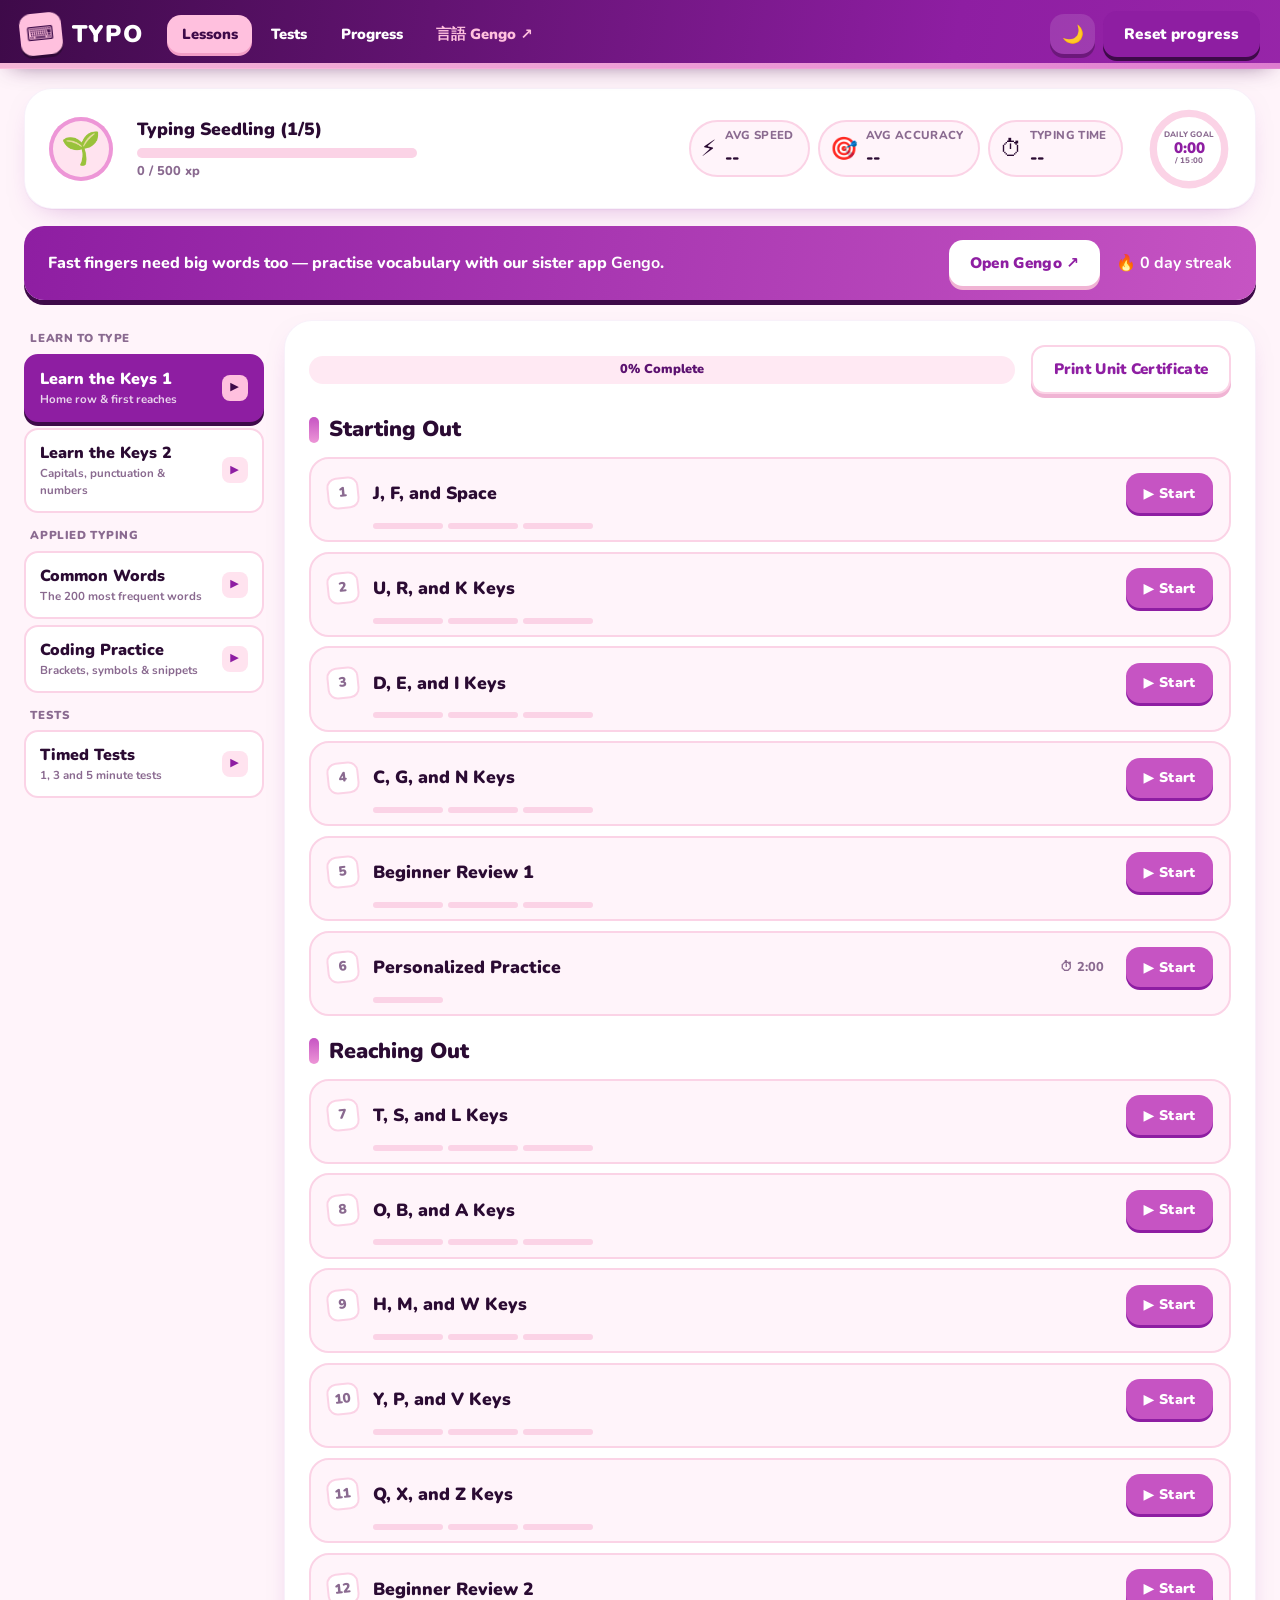
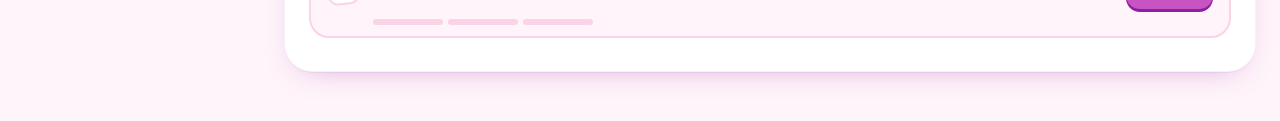
==== index.html @ 49ca8eb0 "TYPO typing tutor: typing.com-style lessons in Gengo's UI" ====
<!DOCTYPE html>
<html lang="en">
<head>
<meta charset="UTF-8">
<meta name="viewport" content="width=device-width, initial-scale=1.0">
<title>TYPO — Typing Lessons</title>
<link rel="preconnect" href="https://fonts.googleapis.com">
<link href="https://fonts.googleapis.com/css2?family=Nunito:wght@400;600;700;800&display=swap" rel="stylesheet">
<link rel="stylesheet" href="style.css">
</head>
<body>
<header class="topnav">
  <a class="brand" href="index.html"><span class="brand-mark">⌨</span>TYPO</a>
  <nav class="nav-links">
    <a style="--n:1" href="index.html" class="active">Lessons</a>
    <a style="--n:2" href="lesson.html?id=test-1">Tests</a>
    <a style="--n:3" href="#" id="nav-progress">Progress</a>
    <a style="--n:4" href="https://praneet-admin.github.io/gengo/" class="nav-gengo" title="Learn vocabulary with Gengo">言語 Gengo ↗</a>
  </nav>
  <div class="nav-right">
    <button class="btn btn-ghost" id="theme-toggle" title="Toggle dark mode">🌙</button>
    <button class="btn btn-primary" id="reset-progress">Reset progress</button>
  </div>
</header>

<section class="profile-bar">
  <div class="avatar" id="avatar">🌱</div>
  <div class="profile-level">
    <div class="level-name" id="level-name">Typing Seedling (1/5)</div>
    <div class="xp-bar"><div class="xp-fill" id="xp-fill"></div></div>
    <div class="xp-text" id="xp-text">0 / 500 xp</div>
  </div>
  <div class="stats">
    <div class="stat"><span class="stat-ico">⚡</span><div><small>Avg Speed</small><b id="stat-wpm">--</b></div></div>
    <div class="stat"><span class="stat-ico">🎯</span><div><small>Avg Accuracy</small><b id="stat-acc">--</b></div></div>
    <div class="stat"><span class="stat-ico">⏱</span><div><small>Typing Time</small><b id="stat-time">--</b></div></div>
  </div>
  <div class="daily-goal">
    <svg viewBox="0 0 80 80"><circle cx="40" cy="40" r="34"/><circle id="goal-ring" cx="40" cy="40" r="34"/></svg>
    <div class="goal-text"><small>DAILY GOAL</small><b id="goal-time">00:00</b><small>/ 15:00</small></div>
  </div>
</section>

<div class="banner" id="banner">
  <span>Fast fingers need big words too — practise vocabulary with our sister app <b>Gengo</b>.</span>
  <a class="btn btn-banner" href="https://praneet-admin.github.io/gengo/">Open Gengo ↗</a>
  <b id="streak">🔥 0 day streak</b>
</div>

<main class="layout">
  <aside class="sidebar" id="sidebar"></aside>
  <section class="content">
    <div class="course-card">
      <div class="course-head">
        <div class="course-progress"><div class="course-progress-fill" id="course-fill"></div><span id="course-pct">0% Complete</span></div>
        <button class="btn btn-light" id="cert-btn">Print Unit Certificate</button>
      </div>
      <div id="units"></div>
    </div>
  </section>
</main>

<div class="modal" id="progress-modal" hidden>
  <div class="modal-box">
    <h2>Your Progress</h2>
    <div id="progress-body"></div>
    <button class="btn btn-primary" id="close-progress">Close</button>
  </div>
</div>

<script src="data.js"></script>
<script src="progress.js"></script>
<script src="effects.js"></script>
<script src="app.js"></script>
</body>
</html>
---- style.css ----
/* TYPO — Gengo-style UI in the Color Hunt palette 8E1EA2 · C654C3 · ED96D7 · FFC0DE */
:root {
  --brand-900: #3e0a49; --brand-800: #5c1270; --brand-700: #8E1EA2; --brand-600: #a833b5; --brand-500: #C654C3;
  --brand-300: #ED96D7; --brand-100: #FFC0DE; --brand-050: #ffe3ef;
  --accent-500: #FFC0DE; --accent-600: #f29ec6;
  --mint-500: #2fe3a5; --mint-100: #d9fbef;
  --danger-500: #ff4f86; --danger-600: #c9245a; --danger-100: #ffe1ec;
  --bg-050: #fff4fa; --bg-100: #ffe9f3; --bg-200: #fbd3e6; --bg-300: #f0b4d4;
  --ink-900: #2b0b33; --ink-700: #5a3a62; --ink-500: #8a6a90; --ink-300: #c9aed0;
  --card: #fff; --radius-xl: 28px; --radius-lg: 20px; --radius-md: 14px; --radius-sm: 10px; --pill: 999px;
  --shadow-card: 0 1px 0 rgba(142,30,162,.05), 0 10px 30px -18px rgba(142,30,162,.5);
  --font: "Nunito", ui-rounded, "Avenir Next Rounded", "Segoe UI", system-ui, sans-serif;
  --ease: cubic-bezier(.2,.8,.2,1); --bounce: cubic-bezier(.34,1.56,.64,1); --speed: 160ms;
}
:root[data-theme="dark"] {
  --bg-050: #1d0f24; --bg-100: #26142f; --bg-200: #3b2147; --bg-300: #52305f; --card: #2b1634;
  --ink-900: #fbe9f5; --ink-700: #e5c6dc; --ink-500: #c7a4cf; --ink-300: #7a5a84;
  --brand-050: #3b2147; --brand-100: #52305f; --danger-100: #4a1a2d; --mint-100: #163a2f;
  --shadow-card: 0 10px 30px -18px rgba(0,0,0,.7);
}
*, *::before, *::after { box-sizing: border-box; }
html, body { margin: 0; }
body { font-family: var(--font); font-size: 16px; line-height: 1.5; color: var(--ink-900); background: var(--bg-050); min-height: 100vh; overflow-x: hidden; }
a { color: inherit; text-decoration: none; }
button { font: inherit; cursor: pointer; }
small { color: var(--ink-500); font-size: .72rem; font-weight: 800; letter-spacing: .03em; text-transform: uppercase; }
:focus-visible { outline: none; box-shadow: 0 0 0 3px var(--bg-050), 0 0 0 6px var(--brand-600); border-radius: var(--radius-sm); }

/* Background floaters + blobs */
.floaters { position: fixed; inset: 0; z-index: 0; pointer-events: none; overflow: hidden; }
.floater { position: absolute; left: var(--x); bottom: -12vh; font-size: var(--size); font-weight: 900; opacity: 0; animation: float-up var(--d) linear var(--delay) infinite; line-height: 1; will-change: transform, opacity; }
.floater.is-ring { width: var(--size); height: var(--size); border: 4px solid currentColor; border-radius: 50%; }
.floater.is-dot { width: calc(var(--size) * .45); height: calc(var(--size) * .45); background: currentColor; border-radius: 50%; }
.floater.is-key { width: var(--size); height: var(--size); border-radius: 22%; border: 4px solid currentColor; display: grid; place-items: center; font-size: calc(var(--size) * .5); }
@keyframes float-up { 0% { transform: translate(0,0) rotate(0); opacity: 0; } 8% { opacity: .4; } 92% { opacity: .32; } 100% { transform: translate(var(--drift), -120vh) rotate(var(--spin)); opacity: 0; } }
.topnav, .profile-bar, .banner, .layout, .player, .modal { position: relative; z-index: 1; }

/* Buttons — Gengo 3D depth */
.btn { --depth: 4px; --edge: var(--brand-900); display: inline-flex; align-items: center; justify-content: center; gap: .5rem; border: 0; border-radius: var(--radius-md); padding: .7rem 1.3rem; min-height: 46px; font-weight: 900; font-size: .95rem; letter-spacing: .02em; white-space: nowrap; background: var(--brand-700); color: #fff; box-shadow: 0 var(--depth) 0 var(--edge); transform: translateY(0); transition: transform 80ms ease, box-shadow 80ms ease, background var(--speed) var(--ease), filter var(--speed) var(--ease); }
.btn:hover { filter: brightness(1.06); }
.btn:active { transform: translateY(var(--depth)); box-shadow: 0 0 0 var(--edge); }
.btn-primary { background: var(--brand-700); --edge: var(--brand-900); }
.btn-light { background: var(--card); color: var(--brand-700); --edge: var(--bg-300); border: 2px solid var(--bg-200); }
.btn-ghost { background: rgba(255,255,255,.12); color: #fff; --edge: rgba(0,0,0,.25); min-height: 40px; padding: .4rem .7rem; font-size: 1.1rem; }
.btn-gengo { background: var(--accent-500); color: var(--brand-900); --edge: var(--accent-600); }
.btn-banner { background: var(--card); color: var(--brand-700); --edge: var(--bg-300); }
.btn-start { background: var(--brand-500); color: #fff; --edge: var(--brand-700); min-height: 40px; padding: .45rem 1.1rem; font-size: .88rem; --depth: 3px; }
.btn-start.done { background: var(--brand-100); color: var(--brand-800); --edge: var(--bg-300); }
.btn-start:hover { animation: wiggle 400ms var(--ease); }

/* Header */
.topnav { position: sticky; top: 0; z-index: 20; display: flex; align-items: center; gap: 1.5rem; padding: .7rem 1.25rem; color: #fff; background: linear-gradient(100deg, var(--brand-900), var(--brand-700), var(--brand-600), var(--brand-800), var(--brand-900)); background-size: 300% 100%; animation: header-in 600ms var(--bounce) both, gradient-flow 14s ease-in-out infinite; box-shadow: 0 6px 24px -12px rgba(62,10,73,.8); }
.topnav::after { content: ""; position: absolute; left: 0; right: 0; bottom: -1px; height: 6px; background: linear-gradient(90deg, var(--brand-100), var(--brand-300), var(--brand-500), var(--mint-500), var(--brand-100)); background-size: 300% 100%; animation: gradient-flow 8s linear infinite; opacity: .95; }
.brand { font-weight: 900; font-size: 1.5rem; letter-spacing: .06em; display: flex; align-items: center; gap: .6rem; }
.brand-mark { width: 42px; height: 42px; display: grid; place-items: center; background: var(--accent-500); color: var(--brand-900); border-radius: 12px; font-size: 1.2rem; filter: drop-shadow(0 3px 0 rgba(0,0,0,.3)); animation: float 4s ease-in-out infinite; transform: rotate(-6deg); }
.nav-links { display: flex; gap: .3rem; font-weight: 900; font-size: .92rem; }
.nav-links a { padding: .5rem .9rem; border-radius: var(--radius-md); transition: background var(--speed) var(--ease), transform var(--speed) var(--ease); animation: rise 500ms var(--bounce) both; animation-delay: calc(var(--n,0) * 60ms + 150ms); }
.nav-links a:hover { background: rgba(255,255,255,.12); transform: translateY(-1px); }
.nav-links a.active { background: var(--accent-500); color: var(--brand-900); box-shadow: 0 3px 0 var(--accent-600); }
.nav-gengo { color: var(--brand-100); }
.nav-right { margin-left: auto; display: flex; gap: .5rem; align-items: center; }
.lesson-title-bar { display: flex; flex-direction: column; line-height: 1.2; }
.lesson-title-bar small { color: rgba(255,255,255,.75); }
.lesson-title-bar b { font-size: 1.05rem; font-weight: 900; }

/* Profile bar */
.profile-bar { display: grid; grid-template-columns: auto 1fr auto auto; gap: 1.5rem; align-items: center; margin: 1.25rem 1.5rem 0; padding: 1.1rem 1.5rem; background: var(--card); border-radius: var(--radius-xl); box-shadow: var(--shadow-card); border: 1px solid rgba(142,30,162,.06); animation: pop-in 320ms var(--bounce) both; animation-delay: 100ms; }
.avatar { width: 64px; height: 64px; border-radius: 50%; background: var(--brand-050); display: grid; place-items: center; font-size: 2rem; box-shadow: inset 0 0 0 4px var(--brand-300); animation: float 3s ease-in-out infinite; }
.level-name { font-weight: 900; font-size: 1.1rem; }
.xp-bar { height: 10px; background: var(--bg-200); border-radius: 99px; margin: .4rem 0 .25rem; max-width: 280px; overflow: hidden; }
.xp-fill { height: 100%; width: 0; background: linear-gradient(90deg, var(--brand-700), var(--brand-500)); border-radius: 99px; transition: width 600ms var(--ease); position: relative; }
.xp-fill::after { content: ""; position: absolute; inset: 0; background: linear-gradient(90deg, transparent, rgba(255,255,255,.45), transparent); animation: shimmer 2.2s linear infinite; }
.xp-text { font-size: .8rem; font-weight: 800; color: var(--ink-500); }
.stats { display: flex; gap: .5rem; }
.stat { display: flex; gap: .5rem; align-items: center; padding: .35rem .9rem .35rem .6rem; border-radius: var(--pill); background: var(--bg-050); border: 2px solid var(--bg-200); }
.stat-ico { font-size: 1.4rem; }
.stat small { display: block; }
.stat b { font-size: 1.05rem; font-weight: 900; display: block; }
.stat.is-bump b { animation: bump 500ms var(--bounce); }
.daily-goal { position: relative; width: 84px; height: 84px; }
.daily-goal svg { width: 100%; height: 100%; transform: rotate(-90deg); }
.daily-goal circle { fill: none; stroke: var(--bg-200); stroke-width: 7; }
.daily-goal #goal-ring { stroke: var(--brand-500); stroke-dasharray: 213.6; stroke-dashoffset: 213.6; stroke-linecap: round; transition: stroke-dashoffset 800ms var(--ease); }
.goal-text { position: absolute; inset: 0; display: flex; flex-direction: column; align-items: center; justify-content: center; line-height: 1.1; }
.goal-text small { font-size: .5rem; }
.goal-text b { font-size: .95rem; font-weight: 900; color: var(--brand-700); }

/* Banner */
.banner { margin: 1rem 1.5rem 0; padding: .9rem 1.5rem; background: linear-gradient(100deg, var(--brand-700), var(--brand-500)); color: #fff; border-radius: var(--radius-lg); display: flex; align-items: center; gap: 1rem; font-weight: 800; box-shadow: 0 5px 0 var(--brand-900); animation: fade-up 300ms var(--ease) both; animation-delay: 180ms; }
.banner .btn { margin-left: auto; }

/* Layout */
.layout { display: grid; grid-template-columns: 240px 1fr; gap: 1.25rem; padding: 1.25rem 1.5rem 3rem; }
.sidebar h4 { margin: .6rem 0 .4rem .4rem; font-size: .72rem; color: var(--ink-500); font-weight: 900; text-transform: uppercase; letter-spacing: .05em; }
.side-group { display: grid; gap: .4rem; margin-bottom: .9rem; }
.side-item { display: flex; align-items: center; gap: .6rem; width: 100%; text-align: left; padding: .7rem .9rem; min-height: 52px; background: var(--card); border: 2px solid var(--bg-200); border-radius: var(--radius-md); color: var(--ink-900); font-weight: 900; transition: background var(--speed) var(--ease), transform var(--speed) var(--ease), border-color var(--speed) var(--ease); animation: rise 500ms var(--bounce) both; animation-delay: calc(var(--n,0) * 60ms + 200ms); }
.side-item:hover { transform: translateX(3px); border-color: var(--brand-300); }
.side-item small { display: block; font-weight: 700; text-transform: none; letter-spacing: 0; }
.side-item .chev { margin-left: auto; width: 26px; height: 26px; border-radius: 8px; background: var(--brand-050); color: var(--brand-700); display: grid; place-items: center; font-size: .7rem; flex-shrink: 0; }
.side-item.active { background: var(--brand-700); color: #fff; border-color: var(--brand-700); box-shadow: 0 4px 0 var(--brand-900); }
.side-item.active small { color: rgba(255,255,255,.8); } .side-item.active .chev { background: var(--accent-500); color: var(--brand-900); }

.course-card { background: var(--card); border-radius: var(--radius-xl); padding: 1.5rem; box-shadow: var(--shadow-card); border: 1px solid rgba(142,30,162,.06); animation: pop-in 320ms var(--bounce) both; animation-delay: 220ms; }
.course-head { display: flex; align-items: center; gap: 1rem; margin-bottom: .5rem; }
.course-progress { flex: 1; position: relative; height: 28px; background: var(--bg-100); border-radius: var(--pill); overflow: hidden; display: grid; place-items: center; font-size: .8rem; font-weight: 900; color: var(--brand-800); }
.course-progress-fill { position: absolute; left: 0; top: 0; bottom: 0; width: 0; background: var(--brand-300); border-radius: inherit; transition: width 600ms var(--ease); }
.course-progress span { position: relative; }
.unit-title { font-size: 1.35rem; font-weight: 900; margin: 1.2rem 0 .7rem; display: flex; align-items: center; gap: .6rem; }
.unit-title::before { content: ""; width: 10px; height: 26px; border-radius: 6px; background: linear-gradient(var(--brand-500), var(--brand-300)); }
.lesson-row { background: var(--bg-050); border: 2px solid var(--bg-200); border-radius: var(--radius-lg); padding: .9rem 1rem .7rem; margin-bottom: .6rem; transition: transform var(--speed) var(--ease), border-color var(--speed) var(--ease), box-shadow var(--speed) var(--ease); animation: fade-up 260ms var(--ease) both; animation-delay: calc(var(--n,0) * 40ms + 250ms); }
.lesson-row:hover { transform: translateY(-2px); border-color: var(--brand-300); box-shadow: 0 10px 24px -16px rgba(142,30,162,.6); }
.lesson-row.done { background: var(--card); }
.lesson-main { display: flex; align-items: center; gap: .9rem; }
.lesson-num { width: 32px; height: 32px; border-radius: 10px; background: var(--card); border: 2px solid var(--bg-200); display: grid; place-items: center; font-size: .85rem; font-weight: 900; color: var(--ink-500); flex-shrink: 0; transform: rotate(-6deg); }
.lesson-row.done .lesson-num { background: var(--mint-500); border-color: var(--mint-500); color: var(--brand-900); }
.lesson-name { font-size: 1.1rem; font-weight: 900; flex: 1; }
.lesson-meta { display: flex; gap: .7rem; color: var(--ink-500); font-size: .8rem; font-weight: 800; margin-right: .5rem; }
.stars { color: var(--brand-500); letter-spacing: .05em; }
.stars .off { color: var(--bg-300); }
.screen-dots { display: flex; gap: .3rem; margin-top: .6rem; padding-left: 2.9rem; }
.screen-dots i { flex: 1; max-width: 70px; height: 6px; border-radius: 9px; background: var(--bg-200); }
.lesson-row.done .screen-dots i { background: var(--brand-300); }

/* Modal / toast / confetti */
.modal { position: fixed; inset: 0; background: rgba(43,11,51,.55); backdrop-filter: blur(3px); display: grid; place-items: center; z-index: 50; padding: 1rem; animation: fade-in 200ms var(--ease); }
.modal[hidden] { display: none; }
.modal-box { background: var(--card); border-radius: var(--radius-xl); padding: 1.75rem 1.9rem; max-width: 540px; width: 100%; box-shadow: 0 8px 0 var(--brand-900), 0 24px 60px -20px rgba(0,0,0,.5); animation: pop-in 320ms var(--bounce); }
.modal-box h2 { margin: 0 0 1rem; font-weight: 900; }
.progress-row { display: flex; justify-content: space-between; padding: .5rem 0; border-bottom: 2px solid var(--bg-100); font-weight: 800; font-size: .9rem; }
.progress-row:last-child { border: 0; }
.toast-layer { position: fixed; left: 50%; bottom: 1.4rem; transform: translateX(-50%); z-index: 60; display: grid; gap: .5rem; pointer-events: none; }
.toast { display: flex; align-items: center; gap: .7rem; padding: .85rem 1.1rem; border-radius: var(--radius-md); background: var(--brand-800); color: #fff; font-weight: 800; box-shadow: 0 6px 0 var(--brand-900), 0 12px 30px -10px rgba(0,0,0,.4); animation: toast-in 300ms var(--bounce); }
.toast.is-leaving { animation: toast-out 220ms var(--ease) forwards; }
.confetti { position: fixed; inset: 0; pointer-events: none; z-index: 70; overflow: hidden; }
.confetti i { position: absolute; top: -20px; left: var(--x); width: var(--s); height: calc(var(--s) * .6); border-radius: 2px; animation: confetti-fall var(--d) ease-in forwards; transform: rotate(0); }
.xp-float { position: fixed; font-weight: 900; color: var(--brand-700); pointer-events: none; z-index: 65; animation: xp-float 1.1s var(--ease) forwards; text-shadow: 0 1px 0 #fff; }

/* Lesson player */
.player { max-width: 980px; margin: 1.5rem auto 3rem; padding: 0 1.5rem; }
.screen-progress { position: relative; height: 26px; border-radius: var(--pill); background: var(--card); border: 2px solid var(--bg-200); overflow: hidden; display: grid; place-items: center; font-size: .75rem; font-weight: 900; color: var(--brand-700); animation: fade-up 260ms var(--ease) both; }
.screen-progress div { position: absolute; left: 0; top: 0; bottom: 0; width: 0; background: var(--brand-100); transition: width 400ms var(--ease); }
.screen-progress span { position: relative; }
.live-stats { display: flex; justify-content: center; gap: .6rem; margin: 1.1rem 0; animation: fade-up 260ms var(--ease) both; animation-delay: 60ms; }
.live-stats div { text-align: center; background: var(--card); border: 2px solid var(--bg-200); border-radius: var(--radius-md); padding: .45rem 1.1rem; min-width: 96px; }
.live-stats b { display: block; font-size: 1.5rem; font-weight: 900; color: var(--brand-700); line-height: 1.2; }
.live-stats b.is-bump { animation: bump 400ms var(--bounce); }
.intro { background: var(--card); border: 2px solid var(--bg-200); border-left: 6px solid var(--brand-500); padding: .85rem 1.1rem; border-radius: var(--radius-md); font-size: .98rem; font-weight: 700; margin-bottom: 1rem; animation: fade-up 260ms var(--ease) both; animation-delay: 100ms; }
.intro:empty { display: none; }
.text-box { position: relative; background: var(--card); border-radius: var(--radius-xl); padding: 1.6rem 2rem; box-shadow: var(--shadow-card); border: 2px solid var(--bg-200); min-height: 120px; outline: none; transition: border-color var(--speed) var(--ease), box-shadow var(--speed) var(--ease); animation: pop-in 320ms var(--bounce) both; animation-delay: 140ms; }
.text-box:focus { border-color: var(--brand-500); box-shadow: 0 0 0 4px var(--brand-050), var(--shadow-card); }
.text-box.is-shake { animation: shake 320ms var(--ease); }
.text-line { font-family: 'Roboto Mono', ui-monospace, monospace; font-size: 1.7rem; line-height: 1.7; word-break: break-word; }
.text-line span { border-radius: 6px; padding: 0 1px; transition: background 120ms var(--ease), color 120ms var(--ease); }
.text-line .ok { color: var(--brand-700); }
.text-line .bad { color: var(--danger-600); background: var(--danger-100); text-decoration: underline wavy; }
.text-line .cur { background: var(--brand-100); color: var(--brand-900); animation: blink 1s infinite; }
.text-line .cur.space { box-shadow: inset 0 -3px 0 var(--brand-700); }
@keyframes blink { 50% { background: var(--brand-300); } }
.focus-hint { position: absolute; inset: 0; display: grid; place-items: center; background: rgba(255,244,250,.8); backdrop-filter: blur(2px); border-radius: var(--radius-xl); font-weight: 900; color: var(--brand-700); font-size: 1.05rem; }
:root[data-theme="dark"] .focus-hint { background: rgba(29,15,36,.8); }
.focus-hint[hidden] { display: none; }

/* Keyboard */
.hands-row { display: flex; align-items: center; justify-content: center; gap: 1rem; margin-top: 1.4rem; animation: slide-up 320ms var(--ease) both; animation-delay: 200ms; }
.hands-row.hidden-kb { display: none; }
.hand { display: flex; flex-direction: column; gap: .3rem; }
.hand span { font-size: .6rem; font-weight: 900; color: var(--ink-500); padding: .25rem .5rem; border-radius: var(--pill); text-align: center; border: 2px solid transparent; transition: all var(--speed) var(--ease); text-transform: uppercase; }
.hand span.on { background: var(--brand-500); color: #fff; box-shadow: 0 3px 0 var(--brand-700); transform: scale(1.08); }
.keyboard { display: flex; flex-direction: column; gap: 6px; background: var(--card); padding: 12px; border-radius: var(--radius-lg); box-shadow: var(--shadow-card); border: 2px solid var(--bg-200); }
.kb-row { display: flex; gap: 6px; justify-content: center; }
.key { width: 44px; height: 44px; border-radius: var(--radius-sm); background: var(--bg-050); border: 2px solid var(--bg-200); box-shadow: 0 3px 0 var(--bg-300); display: grid; place-items: center; font-size: .85rem; font-weight: 900; color: var(--ink-700); position: relative; transition: background 80ms, transform 80ms, box-shadow 80ms; }
.key.wide { width: 70px; font-size: .65rem; } .key.wider { width: 90px; font-size: .65rem; } .key.space { width: 300px; }
.key.home::after { content: ''; position: absolute; bottom: 5px; width: 10px; height: 3px; background: var(--ink-300); border-radius: 2px; }
.key.next { background: var(--brand-500); color: #fff; border-color: var(--brand-700); box-shadow: 0 3px 0 var(--brand-700), 0 0 0 4px var(--brand-050); animation: key-pulse 1.1s ease-in-out infinite; }
.key.pressed { background: var(--mint-500); color: var(--brand-900); transform: translateY(3px); box-shadow: 0 0 0 var(--bg-300); }
.key.wrong { background: var(--danger-500); color: #fff; transform: translateY(3px); box-shadow: 0 0 0 var(--danger-600); }
@keyframes key-pulse { 0%,100% { transform: scale(1); } 50% { transform: scale(1.08); } }
.player-actions { display: flex; align-items: center; gap: 1.2rem; justify-content: center; margin-top: 1.2rem; font-weight: 800; font-size: .9rem; animation: fade-up 260ms var(--ease) both; animation-delay: 260ms; }
.toggle { display: flex; align-items: center; gap: .4rem; cursor: pointer; }
.toggle input { accent-color: var(--brand-700); width: 18px; height: 18px; }

/* Results */
.result { text-align: center; }
.result-stars { font-size: 3.2rem; color: var(--brand-500); line-height: 1; display: inline-block; }
.result-stars .off { color: var(--bg-300); }
.result-stars.is-celebrating { animation: celebrate 700ms var(--bounce); }
.result-grid { display: grid; grid-template-columns: repeat(4, 1fr); gap: .6rem; margin: 1rem 0; }
.result-grid div { background: var(--bg-050); border: 2px solid var(--bg-200); border-radius: var(--radius-md); padding: .7rem .4rem; animation: rise 500ms var(--bounce) both; animation-delay: calc(var(--n,0) * 80ms + 100ms); }
.result-grid b { display: block; font-size: 1.5rem; font-weight: 900; color: var(--brand-700); }
.result-actions { display: flex; flex-wrap: wrap; gap: .5rem; justify-content: center; }
#result-note { color: var(--ink-500); font-weight: 700; }

/* Keyframes (Gengo set) */
@keyframes fade-in { from { opacity: 0; } to { opacity: 1; } }
@keyframes fade-up { from { opacity: 0; transform: translateY(8px); } to { opacity: 1; transform: none; } }
@keyframes pop-in { from { opacity: 0; transform: scale(.96) translateY(6px); } to { opacity: 1; transform: none; } }
@keyframes slide-up { from { opacity: 0; transform: translateY(16px); } to { opacity: 1; transform: none; } }
@keyframes rise { from { opacity: 0; transform: translateY(14px) scale(.96); } to { opacity: 1; transform: none; } }
@keyframes header-in { from { transform: translateY(-100%); } to { transform: none; } }
@keyframes gradient-flow { 0% { background-position: 0% 50%; } 50% { background-position: 100% 50%; } 100% { background-position: 0% 50%; } }
@keyframes float { 0%,100% { transform: translateY(0) rotate(-6deg); } 50% { transform: translateY(-5px) rotate(-2deg); } }
@keyframes bump { 0% { transform: scale(1); } 40% { transform: scale(1.3); } 100% { transform: scale(1); } }
@keyframes shake { 0%,100% { transform: translateX(0); } 25% { transform: translateX(-6px); } 75% { transform: translateX(6px); } }
@keyframes wiggle { 0%,100% { transform: rotate(0); } 25% { transform: rotate(-2deg); } 75% { transform: rotate(2deg); } }
@keyframes celebrate { 0% { transform: scale(1); } 30% { transform: scale(1.12) rotate(-3deg); } 60% { transform: scale(1.05) rotate(3deg); } 100% { transform: none; } }
@keyframes shimmer { from { transform: translateX(-100%); } to { transform: translateX(100%); } }
@keyframes toast-in { from { opacity: 0; transform: translateY(20px) scale(.96); } to { opacity: 1; transform: none; } }
@keyframes toast-out { to { opacity: 0; transform: translateY(8px); } }
@keyframes xp-float { 0% { opacity: 0; transform: translateY(6px); } 20% { opacity: 1; } 100% { opacity: 0; transform: translateY(-40px); } }
@keyframes confetti-fall { to { transform: translateY(105vh) rotate(var(--r)); opacity: .9; } }
@media (prefers-reduced-motion: reduce) {
  *, *::before, *::after { animation-duration: .01ms !important; animation-iteration-count: 1 !important; transition-duration: .01ms !important; }
  .floaters, .confetti { display: none; }
}

/* Responsive */
@media (max-width: 900px) {
  .profile-bar { grid-template-columns: auto 1fr; }
  .stats, .daily-goal { grid-column: 1 / -1; justify-self: start; }
  .stats { flex-wrap: wrap; }
  .layout { grid-template-columns: 1fr; }
  .sidebar { display: flex; gap: .5rem; overflow-x: auto; padding-bottom: .4rem; }
  .sidebar h4 { display: none; }
  .side-group { display: flex; flex-shrink: 0; margin: 0; }
  .side-item { white-space: nowrap; }
  .nav-links { display: none; }
  .hands-row .hand { display: none; }
  .key { width: 30px; height: 36px; font-size: .7rem; } .key.wide { width: 46px; } .key.wider { width: 56px; } .key.space { width: 180px; }
  .text-line { font-size: 1.3rem; }
  .result-grid { grid-template-columns: repeat(2, 1fr); }
  .live-stats div { min-width: 0; flex: 1; padding: .4rem .5rem; }
}
@media (max-width: 600px) {
  .profile-bar, .banner, .layout { margin-left: .75rem; margin-right: .75rem; padding-left: 1rem; padding-right: 1rem; }
  .topnav { padding: .5rem .75rem; gap: .6rem; }
  .banner { flex-direction: column; align-items: flex-start; } .banner .btn { margin-left: 0; }
  .player { padding: 0 .75rem; }
  .text-box { padding: 1rem; }
  .lesson-page .brand { font-size: 1.1rem; } .lesson-page .brand-mark { width: 34px; height: 34px; font-size: 1rem; }
  .lesson-title-bar { min-width: 0; flex: 1; }
  .lesson-title-bar small { display: none; }
  .lesson-title-bar b { font-size: .9rem; white-space: nowrap; overflow: hidden; text-overflow: ellipsis; display: block; }
  .lesson-page .nav-right { gap: .3rem; }
  .lesson-page .nav-right .btn { padding: .35rem .6rem; font-size: .75rem; min-height: 36px; --depth: 3px; }
  .hands-row { margin-top: 1rem; }
  .keyboard { width: 100%; padding: 5px; gap: 3px; }
  .kb-row { gap: 3px; }
  .key, .key.wide, .key.wider, .key.space { flex: 1 1 0; width: auto; min-width: 0; height: 34px; font-size: .62rem; padding: 0; }
  .key.wide { flex-grow: 1.5; } .key.wider { flex-grow: 1.9; } .key.space { flex-grow: 6; }
  .key.home::after { width: 6px; bottom: 3px; }
}
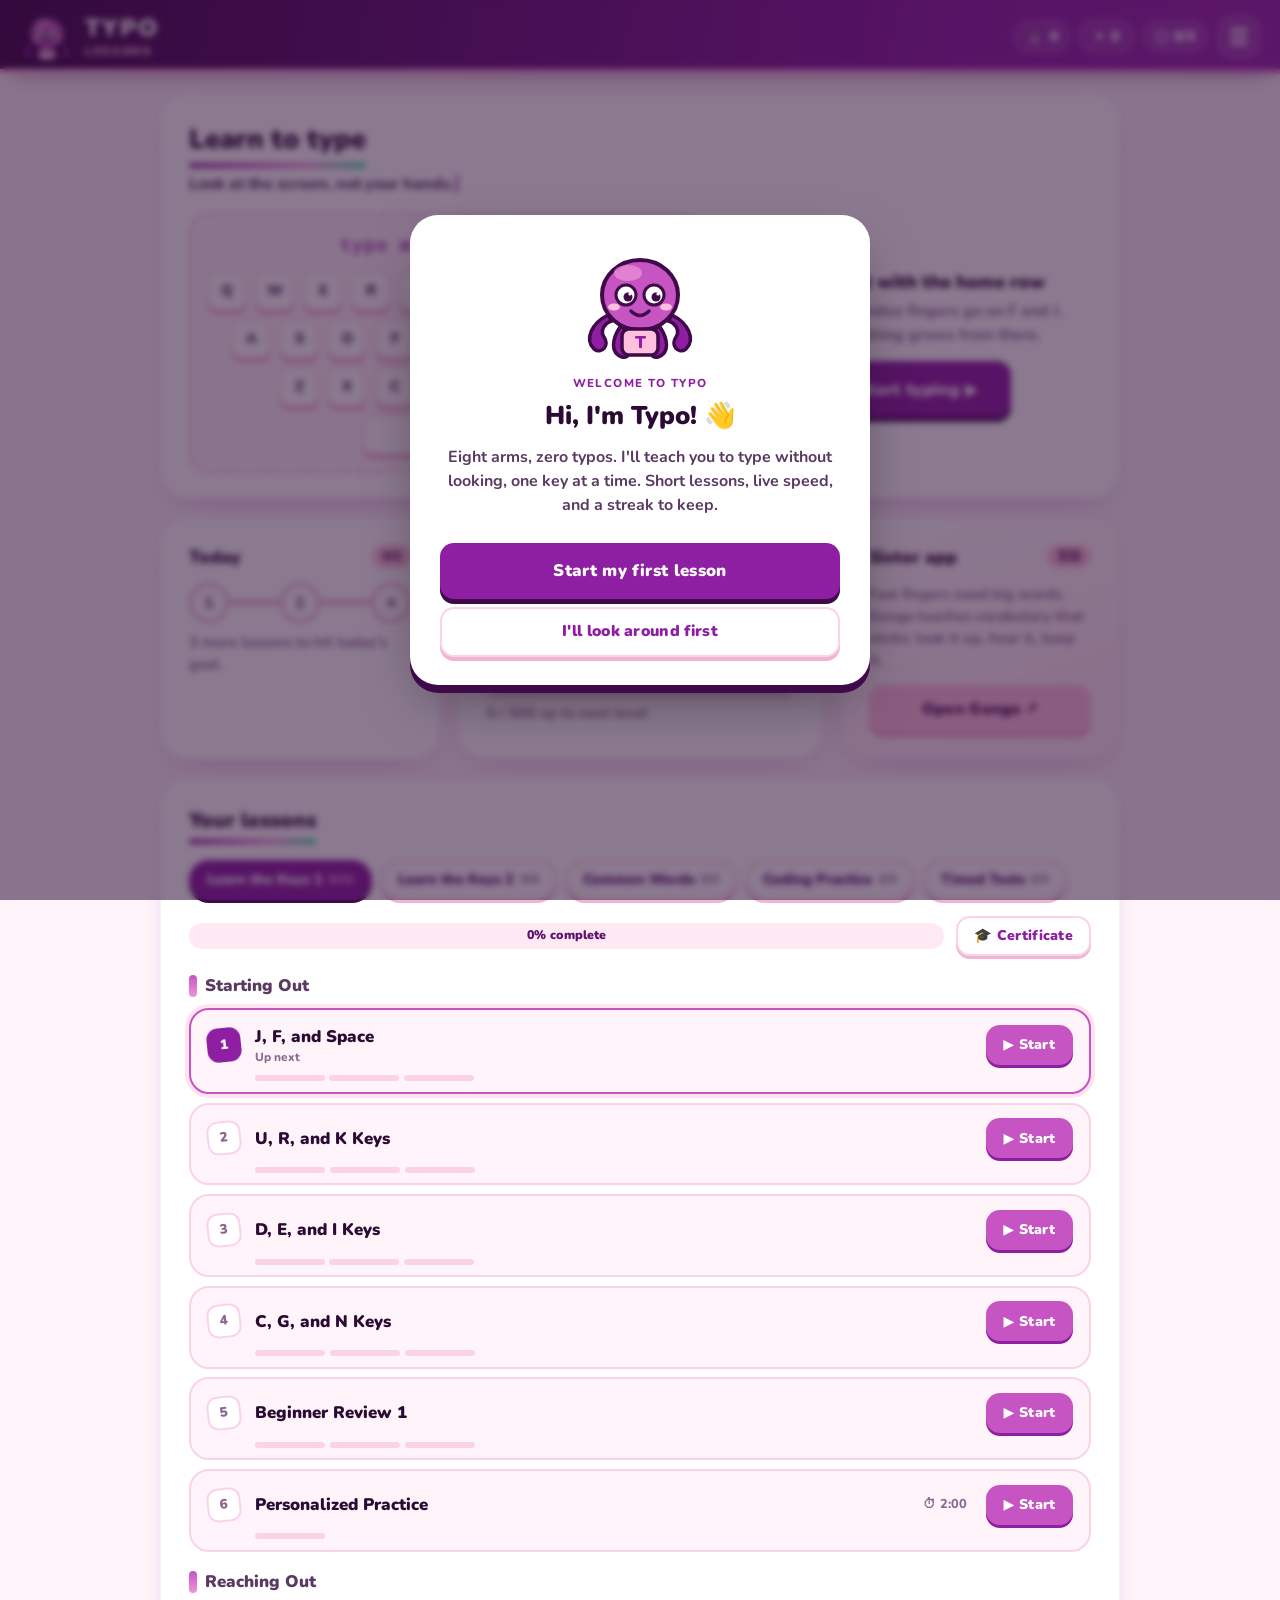
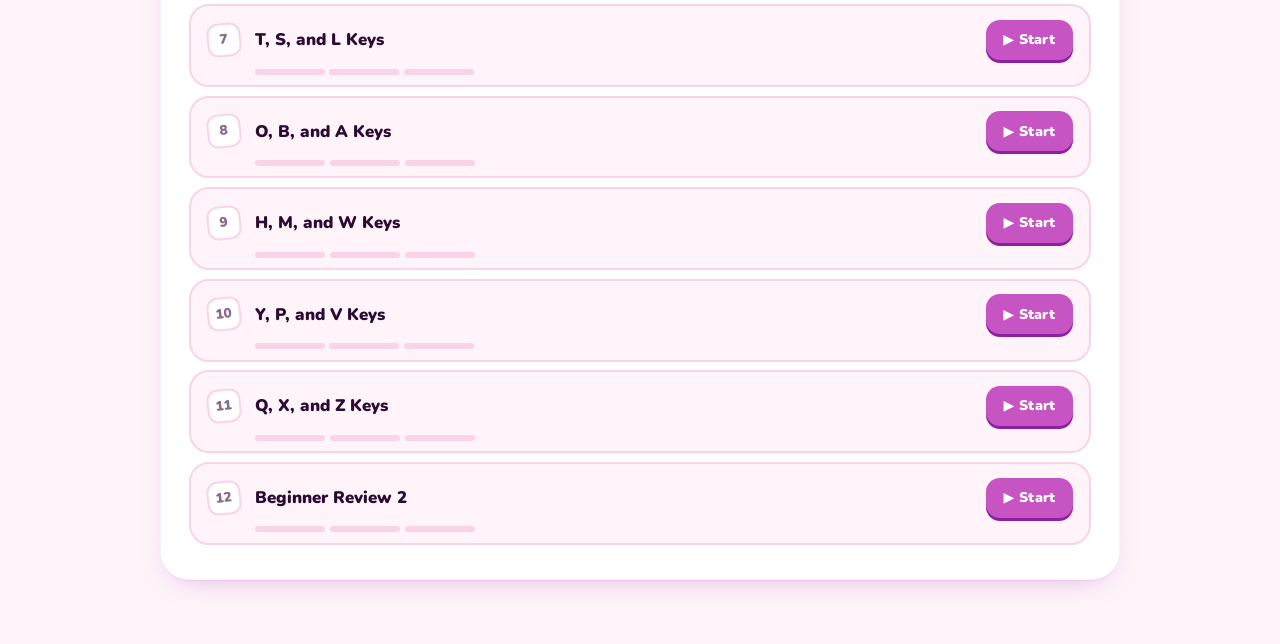
==== commit 9a2b4c5f: "Gengo-style redesign: mascot, hero typing animation, header pills, today card" ====
--- a/index.html
+++ b/index.html
@@ -3,74 +3,112 @@
 <head>
 <meta charset="UTF-8">
 <meta name="viewport" content="width=device-width, initial-scale=1.0">
-<title>TYPO — Typing Lessons</title>
+<title>TYPO — Learn to type</title>
+<meta name="description" content="TYPO: friendly typing lessons in Gengo's style. Learn the keys, build speed, keep a streak.">
 <link rel="preconnect" href="https://fonts.googleapis.com">
-<link href="https://fonts.googleapis.com/css2?family=Nunito:wght@400;600;700;800&display=swap" rel="stylesheet">
+<link href="https://fonts.googleapis.com/css2?family=Nunito:wght@700;800;900&family=Roboto+Mono:wght@500&display=swap" rel="stylesheet">
 <link rel="stylesheet" href="style.css">
 </head>
 <body>
-<header class="topnav">
-  <a class="brand" href="index.html"><span class="brand-mark">⌨</span>TYPO</a>
-  <nav class="nav-links">
-    <a style="--n:1" href="index.html" class="active">Lessons</a>
-    <a style="--n:2" href="lesson.html?id=test-1">Tests</a>
-    <a style="--n:3" href="#" id="nav-progress">Progress</a>
-    <a style="--n:4" href="https://praneet-admin.github.io/gengo/" class="nav-gengo" title="Learn vocabulary with Gengo">言語 Gengo ↗</a>
-  </nav>
-  <div class="nav-right">
-    <button class="btn btn-ghost" id="theme-toggle" title="Toggle dark mode">🌙</button>
-    <button class="btn btn-primary" id="reset-progress">Reset progress</button>
+<header class="app-header">
+  <a class="brand" href="index.html">
+    <span class="logo-wrap" id="logo"></span>
+    <span class="brand-text"><span class="brand-name">TYPO</span><span class="brand-tagline">LESSONS</span></span>
+  </a>
+  <div class="header-right">
+    <div class="pills">
+      <span class="pill" id="pill-streak" title="Day streak"><span class="flame">🔥</span><b id="streak-n">0</b></span>
+      <span class="pill" id="pill-xp" title="XP"><span>✦</span><b id="xp-n">0</b></span>
+      <span class="pill" id="pill-goal" title="Lessons today"><span class="goal-dot" id="goal-dot"></span><b id="goal-n">0/3</b></span>
+    </div>
+    <button class="menu-btn" id="menu-btn" aria-label="Menu" aria-expanded="false"><span></span><span></span><span></span></button>
+    <div class="menu" id="menu" hidden>
+      <button id="theme-toggle">🌙 Dark mode</button>
+      <button id="nav-progress">📈 My progress</button>
+      <a href="lesson.html?id=test-1">⏱ 1 minute test</a>
+      <a href="https://praneet-admin.github.io/gengo/" class="menu-gengo">言語 Open Gengo ↗</a>
+      <button id="reset-progress" class="danger">Reset progress</button>
+    </div>
   </div>
 </header>
 
-<section class="profile-bar">
-  <div class="avatar" id="avatar">🌱</div>
-  <div class="profile-level">
-    <div class="level-name" id="level-name">Typing Seedling (1/5)</div>
-    <div class="xp-bar"><div class="xp-fill" id="xp-fill"></div></div>
-    <div class="xp-text" id="xp-text">0 / 500 xp</div>
+<main class="layout">
+  <section class="panel hero-panel">
+    <h1 class="panel-title">Learn to type<span class="title-bar"></span></h1>
+    <p class="panel-sub"><span class="typewriter" id="typewriter"></span><span class="caret"></span></p>
+    <div class="hero">
+      <div class="hero-keys" id="hero-keys" aria-hidden="true"></div>
+      <div class="hero-copy">
+        <div class="hero-mascot" id="hero-mascot"></div>
+        <div>
+          <b id="hero-title">Pick up where you left off</b>
+          <p id="hero-text">Ten focused minutes a day is all it takes.</p>
+          <a class="btn btn-primary btn-lg" id="hero-cta" href="lesson.html?id=k1-1">Start typing ▶</a>
+        </div>
+      </div>
+    </div>
+  </section>
+
+  <div class="cards-3">
+    <section class="panel today-card">
+      <div class="card-head"><h2>Today</h2><span class="xp-pill" id="today-pill">0/3</span></div>
+      <div class="steps" id="steps"><i data-s="1">1</i><em></em><i data-s="2">2</i><em></em><i data-s="3">★</i></div>
+      <p class="muted" id="today-text">3 lessons to hit today's goal.</p>
+    </section>
+    <section class="panel speed-card">
+      <div class="card-head"><h2>Your speed</h2><span class="xp-pill" id="level-pill">Lv 1</span></div>
+      <div class="speed-row">
+        <div class="ring"><svg viewBox="0 0 80 80"><circle cx="40" cy="40" r="34"/><circle id="goal-ring" cx="40" cy="40" r="34"/></svg><div class="ring-text"><b id="stat-wpm">--</b><small>wpm</small></div></div>
+        <div class="speed-stats">
+          <div><small>Accuracy</small><b id="stat-acc">--</b></div>
+          <div><small>Practice</small><b id="stat-time">--</b></div>
+          <div><small>Level</small><b id="level-name">Seedling</b></div>
+        </div>
+      </div>
+      <div class="xp-bar"><div class="xp-fill" id="xp-fill"></div></div>
+      <p class="muted" id="xp-text">0 / 500 xp to next level</p>
+    </section>
+    <section class="panel gengo-card">
+      <div class="card-head"><h2>Sister app</h2><span class="xp-pill">言語</span></div>
+      <p class="muted">Fast fingers need big words. <b>Gengo</b> teaches vocabulary that sticks: look it up, hear it, keep it.</p>
+      <a class="btn btn-gengo" href="https://praneet-admin.github.io/gengo/">Open Gengo ↗</a>
+    </section>
   </div>
-  <div class="stats">
-    <div class="stat"><span class="stat-ico">⚡</span><div><small>Avg Speed</small><b id="stat-wpm">--</b></div></div>
-    <div class="stat"><span class="stat-ico">🎯</span><div><small>Avg Accuracy</small><b id="stat-acc">--</b></div></div>
-    <div class="stat"><span class="stat-ico">⏱</span><div><small>Typing Time</small><b id="stat-time">--</b></div></div>
-  </div>
-  <div class="daily-goal">
-    <svg viewBox="0 0 80 80"><circle cx="40" cy="40" r="34"/><circle id="goal-ring" cx="40" cy="40" r="34"/></svg>
-    <div class="goal-text"><small>DAILY GOAL</small><b id="goal-time">00:00</b><small>/ 15:00</small></div>
-  </div>
-</section>
 
-<div class="banner" id="banner">
-  <span>Fast fingers need big words too — practise vocabulary with our sister app <b>Gengo</b>.</span>
-  <a class="btn btn-banner" href="https://praneet-admin.github.io/gengo/">Open Gengo ↗</a>
-  <b id="streak">🔥 0 day streak</b>
-</div>
-
-<main class="layout">
-  <aside class="sidebar" id="sidebar"></aside>
-  <section class="content">
-    <div class="course-card">
-      <div class="course-head">
-        <div class="course-progress"><div class="course-progress-fill" id="course-fill"></div><span id="course-pct">0% Complete</span></div>
-        <button class="btn btn-light" id="cert-btn">Print Unit Certificate</button>
-      </div>
-      <div id="units"></div>
+  <section class="panel lessons-panel">
+    <h2 class="panel-title small">Your lessons<span class="title-bar"></span></h2>
+    <div class="chips" id="chips"></div>
+    <div class="course-head">
+      <div class="course-progress"><div class="course-progress-fill" id="course-fill"></div><span id="course-pct">0% complete</span></div>
+      <button class="btn btn-ghost btn-small" id="cert-btn">🎓 Certificate</button>
     </div>
+    <div id="units"></div>
   </section>
 </main>
 
 <div class="modal" id="progress-modal" hidden>
   <div class="modal-box">
-    <h2>Your Progress</h2>
+    <h2>Your progress</h2>
     <div id="progress-body"></div>
     <button class="btn btn-primary" id="close-progress">Close</button>
+  </div>
+</div>
+
+<div class="modal" id="welcome" hidden>
+  <div class="modal-box welcome">
+    <div class="welcome-mascot" id="welcome-mascot"></div>
+    <small class="eyebrow">Welcome to TYPO</small>
+    <h2>Hi, I'm Typo! 👋</h2>
+    <p>Eight arms, zero typos. I'll teach you to type without looking, one key at a time. Short lessons, live speed, and a streak to keep.</p>
+    <a class="btn btn-primary btn-lg" href="lesson.html?id=k1-1">Start my first lesson</a>
+    <button class="btn btn-ghost" id="welcome-skip">I'll look around first</button>
   </div>
 </div>
 
 <script src="data.js"></script>
 <script src="progress.js"></script>
 <script src="effects.js"></script>
+<script src="mascot.js"></script>
 <script src="app.js"></script>
 </body>
 </html>
--- a/style.css
+++ b/style.css
@@ -1,4 +1,4 @@
-/* TYPO — Gengo-style UI in the Color Hunt palette 8E1EA2 · C654C3 · ED96D7 · FFC0DE */
+/* TYPO — Gengo-style UI in the palette 8E1EA2 · C654C3 · ED96D7 · FFC0DE */
 :root {
   --brand-900: #3e0a49; --brand-800: #5c1270; --brand-700: #8E1EA2; --brand-600: #a833b5; --brand-500: #C654C3;
   --brand-300: #ED96D7; --brand-100: #FFC0DE; --brand-050: #ffe3ef;
@@ -15,182 +15,247 @@
 :root[data-theme="dark"] {
   --bg-050: #1d0f24; --bg-100: #26142f; --bg-200: #3b2147; --bg-300: #52305f; --card: #2b1634;
   --ink-900: #fbe9f5; --ink-700: #e5c6dc; --ink-500: #c7a4cf; --ink-300: #7a5a84;
-  --brand-050: #3b2147; --brand-100: #52305f; --danger-100: #4a1a2d; --mint-100: #163a2f;
+  --brand-050: #3b2147; --brand-100: #6d2a7a; --danger-100: #4a1a2d; --mint-100: #163a2f;
   --shadow-card: 0 10px 30px -18px rgba(0,0,0,.7);
 }
 *, *::before, *::after { box-sizing: border-box; }
 html, body { margin: 0; }
-body { font-family: var(--font); font-size: 16px; line-height: 1.5; color: var(--ink-900); background: var(--bg-050); min-height: 100vh; overflow-x: hidden; }
+body { font-family: var(--font); font-size: 16px; line-height: 1.5; color: var(--ink-900); background: var(--bg-050); min-height: 100vh; overflow-x: hidden; font-weight: 700; }
 a { color: inherit; text-decoration: none; }
 button { font: inherit; cursor: pointer; }
+h1, h2 { margin: 0; font-weight: 900; }
+p { margin: 0; }
 small { color: var(--ink-500); font-size: .72rem; font-weight: 800; letter-spacing: .03em; text-transform: uppercase; }
+.muted { color: var(--ink-500); font-weight: 700; font-size: .92rem; }
+.eyebrow { color: var(--brand-700); letter-spacing: .12em; }
 :focus-visible { outline: none; box-shadow: 0 0 0 3px var(--bg-050), 0 0 0 6px var(--brand-600); border-radius: var(--radius-sm); }
 
-/* Background floaters + blobs */
+/* Floaters */
 .floaters { position: fixed; inset: 0; z-index: 0; pointer-events: none; overflow: hidden; }
 .floater { position: absolute; left: var(--x); bottom: -12vh; font-size: var(--size); font-weight: 900; opacity: 0; animation: float-up var(--d) linear var(--delay) infinite; line-height: 1; will-change: transform, opacity; }
 .floater.is-ring { width: var(--size); height: var(--size); border: 4px solid currentColor; border-radius: 50%; }
 .floater.is-dot { width: calc(var(--size) * .45); height: calc(var(--size) * .45); background: currentColor; border-radius: 50%; }
 .floater.is-key { width: var(--size); height: var(--size); border-radius: 22%; border: 4px solid currentColor; display: grid; place-items: center; font-size: calc(var(--size) * .5); }
-@keyframes float-up { 0% { transform: translate(0,0) rotate(0); opacity: 0; } 8% { opacity: .4; } 92% { opacity: .32; } 100% { transform: translate(var(--drift), -120vh) rotate(var(--spin)); opacity: 0; } }
-.topnav, .profile-bar, .banner, .layout, .player, .modal { position: relative; z-index: 1; }
-
-/* Buttons — Gengo 3D depth */
-.btn { --depth: 4px; --edge: var(--brand-900); display: inline-flex; align-items: center; justify-content: center; gap: .5rem; border: 0; border-radius: var(--radius-md); padding: .7rem 1.3rem; min-height: 46px; font-weight: 900; font-size: .95rem; letter-spacing: .02em; white-space: nowrap; background: var(--brand-700); color: #fff; box-shadow: 0 var(--depth) 0 var(--edge); transform: translateY(0); transition: transform 80ms ease, box-shadow 80ms ease, background var(--speed) var(--ease), filter var(--speed) var(--ease); }
+@keyframes float-up { 0% { transform: translate(0,0) rotate(0); opacity: 0; } 8% { opacity: .35; } 92% { opacity: .28; } 100% { transform: translate(var(--drift), -120vh) rotate(var(--spin)); opacity: 0; } }
+.app-header, .layout, .modal { position: relative; z-index: 1; }
+
+/* Buttons */
+.btn { --depth: 4px; --edge: var(--brand-900); display: inline-flex; align-items: center; justify-content: center; gap: .5rem; border: 0; border-radius: var(--radius-md); padding: .7rem 1.4rem; min-height: 48px; font-weight: 900; font-size: .98rem; letter-spacing: .02em; white-space: nowrap; background: var(--brand-700); color: #fff; box-shadow: 0 var(--depth) 0 var(--edge); transform: translateY(0); transition: transform 80ms ease, box-shadow 80ms ease, background var(--speed) var(--ease), filter var(--speed) var(--ease); }
 .btn:hover { filter: brightness(1.06); }
 .btn:active { transform: translateY(var(--depth)); box-shadow: 0 0 0 var(--edge); }
 .btn-primary { background: var(--brand-700); --edge: var(--brand-900); }
-.btn-light { background: var(--card); color: var(--brand-700); --edge: var(--bg-300); border: 2px solid var(--bg-200); }
-.btn-ghost { background: rgba(255,255,255,.12); color: #fff; --edge: rgba(0,0,0,.25); min-height: 40px; padding: .4rem .7rem; font-size: 1.1rem; }
+.btn-ghost { background: var(--card); color: var(--brand-700); --edge: var(--bg-300); border: 2px solid var(--bg-200); }
 .btn-gengo { background: var(--accent-500); color: var(--brand-900); --edge: var(--accent-600); }
-.btn-banner { background: var(--card); color: var(--brand-700); --edge: var(--bg-300); }
+.btn-small { min-height: 40px; padding: .45rem 1rem; font-size: .88rem; --depth: 3px; }
+.btn-lg { min-height: 56px; padding: .9rem 2rem; font-size: 1.05rem; --depth: 5px; }
 .btn-start { background: var(--brand-500); color: #fff; --edge: var(--brand-700); min-height: 40px; padding: .45rem 1.1rem; font-size: .88rem; --depth: 3px; }
 .btn-start.done { background: var(--brand-100); color: var(--brand-800); --edge: var(--bg-300); }
+.btn-start.locked { background: var(--bg-100); color: var(--ink-300); --edge: var(--bg-200); pointer-events: none; }
 .btn-start:hover { animation: wiggle 400ms var(--ease); }
-
-/* Header */
-.topnav { position: sticky; top: 0; z-index: 20; display: flex; align-items: center; gap: 1.5rem; padding: .7rem 1.25rem; color: #fff; background: linear-gradient(100deg, var(--brand-900), var(--brand-700), var(--brand-600), var(--brand-800), var(--brand-900)); background-size: 300% 100%; animation: header-in 600ms var(--bounce) both, gradient-flow 14s ease-in-out infinite; box-shadow: 0 6px 24px -12px rgba(62,10,73,.8); }
-.topnav::after { content: ""; position: absolute; left: 0; right: 0; bottom: -1px; height: 6px; background: linear-gradient(90deg, var(--brand-100), var(--brand-300), var(--brand-500), var(--mint-500), var(--brand-100)); background-size: 300% 100%; animation: gradient-flow 8s linear infinite; opacity: .95; }
-.brand { font-weight: 900; font-size: 1.5rem; letter-spacing: .06em; display: flex; align-items: center; gap: .6rem; }
-.brand-mark { width: 42px; height: 42px; display: grid; place-items: center; background: var(--accent-500); color: var(--brand-900); border-radius: 12px; font-size: 1.2rem; filter: drop-shadow(0 3px 0 rgba(0,0,0,.3)); animation: float 4s ease-in-out infinite; transform: rotate(-6deg); }
-.nav-links { display: flex; gap: .3rem; font-weight: 900; font-size: .92rem; }
-.nav-links a { padding: .5rem .9rem; border-radius: var(--radius-md); transition: background var(--speed) var(--ease), transform var(--speed) var(--ease); animation: rise 500ms var(--bounce) both; animation-delay: calc(var(--n,0) * 60ms + 150ms); }
-.nav-links a:hover { background: rgba(255,255,255,.12); transform: translateY(-1px); }
-.nav-links a.active { background: var(--accent-500); color: var(--brand-900); box-shadow: 0 3px 0 var(--accent-600); }
-.nav-gengo { color: var(--brand-100); }
-.nav-right { margin-left: auto; display: flex; gap: .5rem; align-items: center; }
-.lesson-title-bar { display: flex; flex-direction: column; line-height: 1.2; }
-.lesson-title-bar small { color: rgba(255,255,255,.75); }
-.lesson-title-bar b { font-size: 1.05rem; font-weight: 900; }
-
-/* Profile bar */
-.profile-bar { display: grid; grid-template-columns: auto 1fr auto auto; gap: 1.5rem; align-items: center; margin: 1.25rem 1.5rem 0; padding: 1.1rem 1.5rem; background: var(--card); border-radius: var(--radius-xl); box-shadow: var(--shadow-card); border: 1px solid rgba(142,30,162,.06); animation: pop-in 320ms var(--bounce) both; animation-delay: 100ms; }
-.avatar { width: 64px; height: 64px; border-radius: 50%; background: var(--brand-050); display: grid; place-items: center; font-size: 2rem; box-shadow: inset 0 0 0 4px var(--brand-300); animation: float 3s ease-in-out infinite; }
-.level-name { font-weight: 900; font-size: 1.1rem; }
-.xp-bar { height: 10px; background: var(--bg-200); border-radius: 99px; margin: .4rem 0 .25rem; max-width: 280px; overflow: hidden; }
-.xp-fill { height: 100%; width: 0; background: linear-gradient(90deg, var(--brand-700), var(--brand-500)); border-radius: 99px; transition: width 600ms var(--ease); position: relative; }
+.xp-pill { font-size: .72rem; font-weight: 900; padding: .18rem .6rem; border-radius: var(--pill); background: var(--accent-500); color: var(--brand-900); letter-spacing: .03em; }
+
+/* Header (Gengo) */
+.app-header { position: sticky; top: 0; z-index: 20; display: flex; align-items: center; justify-content: space-between; gap: 1rem; padding: .6rem 1.25rem; color: #fff; background: linear-gradient(100deg, var(--brand-900), var(--brand-700), var(--brand-600), var(--brand-800), var(--brand-900)); background-size: 300% 100%; animation: header-in 600ms var(--bounce) both, gradient-flow 14s ease-in-out infinite; box-shadow: 0 6px 24px -12px rgba(62,10,73,.8); }
+.app-header::after { content: ""; position: absolute; left: 0; right: 0; bottom: -1px; height: 5px; background: linear-gradient(90deg, var(--brand-100), var(--brand-300), var(--brand-500), var(--mint-500), var(--brand-100)); background-size: 300% 100%; animation: gradient-flow 8s linear infinite; }
+.brand { display: flex; align-items: center; gap: .7rem; }
+.logo-wrap { width: 54px; height: 54px; display: block; filter: drop-shadow(0 3px 0 rgba(0,0,0,.3)); }
+.logo-wrap .mascot { animation: float 4s ease-in-out infinite; }
+.brand-text { display: flex; flex-direction: column; line-height: 1.05; }
+.brand-name { font-size: 1.5rem; font-weight: 900; letter-spacing: .08em; }
+.brand-tagline { font-size: .72rem; font-weight: 900; color: var(--brand-100); letter-spacing: .14em; margin-top: 3px; max-width: 46vw; white-space: nowrap; overflow: hidden; text-overflow: ellipsis; }
+.header-right { display: flex; align-items: center; gap: .6rem; position: relative; }
+.pills { display: flex; gap: .4rem; }
+.pill { display: inline-flex; align-items: center; gap: .35rem; padding: .35rem .75rem; border-radius: var(--pill); background: rgba(255,255,255,.1); border: 1px solid rgba(255,255,255,.12); font-size: .88rem; font-weight: 900; transition: background var(--speed) var(--ease); min-width: 58px; justify-content: center; }
+.pill b { font-weight: 900; }
+.pill.is-bump b { animation: bump 500ms var(--bounce); display: inline-block; }
+.flame { filter: grayscale(1) opacity(.5); transition: filter 300ms var(--ease); display: inline-block; }
+.pill.is-lit .flame { filter: none; animation: flicker 1.6s ease-in-out infinite; transform-origin: bottom center; }
+.goal-dot { width: 14px; height: 14px; border-radius: 50%; border: 3px solid rgba(255,255,255,.45); background: conic-gradient(var(--accent-500) var(--p, 0%), transparent 0); }
+.menu-btn { width: 42px; height: 42px; border-radius: var(--radius-md); border: 2px solid rgba(255,255,255,.18); background: rgba(255,255,255,.1); display: grid; place-content: center; gap: 4px; }
+.menu-btn span { width: 18px; height: 3px; background: #fff; border-radius: 3px; display: block; transition: transform var(--speed) var(--ease); }
+.menu { position: absolute; right: 0; top: calc(100% + .6rem); background: var(--card); color: var(--ink-900); border-radius: var(--radius-lg); padding: .5rem; min-width: 220px; box-shadow: 0 6px 0 var(--brand-900), 0 20px 50px -20px rgba(0,0,0,.5); display: grid; gap: .15rem; animation: pop-in 200ms var(--bounce); }
+.menu[hidden] { display: none; }
+.menu > * { text-align: left; background: none; border: 0; padding: .65rem .8rem; border-radius: var(--radius-sm); font-weight: 800; color: var(--ink-900); transition: background var(--speed) var(--ease); }
+.menu > *:hover { background: var(--bg-100); }
+.menu .menu-gengo { color: var(--brand-700); }
+.menu .danger { color: var(--danger-600); }
+.exit-btn { min-height: 42px; }
+
+/* Layout + panels */
+.layout { max-width: 992px; margin: 0 auto; padding: 1.25rem 1rem 4rem; display: grid; gap: 1.1rem; }
+.panel { background: var(--card); border-radius: var(--radius-xl); padding: 1.6rem 1.75rem; box-shadow: var(--shadow-card); border: 1px solid rgba(142,30,162,.06); animation: pop-in 320ms var(--bounce) both; }
+.panel:nth-child(2) { animation-delay: 80ms; } .panel:nth-child(3) { animation-delay: 160ms; }
+.panel-title { font-size: 1.7rem; position: relative; display: inline-block; padding-bottom: .5rem; margin-bottom: .2rem; }
+.panel-title.small { font-size: 1.3rem; }
+.title-bar { position: absolute; left: 0; bottom: 0; height: 5px; width: 100%; border-radius: 4px; background: linear-gradient(90deg, var(--brand-700), var(--brand-500), var(--brand-300), var(--mint-500)); transform-origin: left; animation: grow-x 700ms var(--ease) both; animation-delay: 300ms; }
+.panel-sub { color: var(--ink-500); font-weight: 800; min-height: 1.5em; }
+.typewriter { color: var(--ink-700); }
+.caret { display: inline-block; width: 2px; height: 1.05em; background: var(--brand-700); vertical-align: -3px; margin-left: 2px; animation: blink-caret 1s steps(1) infinite; }
+.card-head { display: flex; align-items: center; justify-content: space-between; gap: .6rem; margin-bottom: .8rem; }
+.card-head h2 { font-size: 1.1rem; }
+
+/* Hero */
+.hero { display: grid; grid-template-columns: 1.1fr 1fr; gap: 1.25rem; margin-top: 1.1rem; align-items: center; }
+.hero-keys { display: grid; gap: 8px; background: var(--bg-050); border: 2px dashed var(--bg-300); border-radius: var(--radius-lg); padding: 1rem; }
+.hero-keys .hk-row { display: flex; gap: 8px; justify-content: center; }
+.hero-keys .hk { width: 40px; height: 40px; border-radius: 10px; background: var(--card); border: 2px solid var(--bg-200); box-shadow: 0 4px 0 var(--bg-300); display: grid; place-items: center; font-weight: 900; color: var(--ink-700); font-size: .9rem; transition: transform 90ms, box-shadow 90ms, background 90ms, color 90ms; }
+.hero-keys .hk.space { width: 160px; }
+.hero-keys .hk.is-down { transform: translateY(4px); box-shadow: 0 0 0 var(--bg-300); background: var(--brand-500); color: #fff; border-color: var(--brand-700); }
+.hero-keys .hk-out { font-family: 'Roboto Mono', monospace; font-weight: 500; font-size: 1.1rem; color: var(--brand-700); min-height: 1.6em; display: flex; justify-content: center; align-items: center; gap: 1px; margin-bottom: .2rem; }
+.hero-keys .hk-out .ch { display: inline-block; animation: pop-in 180ms var(--bounce); }
+.hero-keys .hk-out .cur { width: 2px; height: 1.1em; background: var(--brand-700); animation: blink-caret 1s steps(1) infinite; }
+.hero-copy { display: flex; gap: 1rem; align-items: flex-start; }
+.hero-mascot { width: 92px; flex: none; }
+.hero-mascot .mascot { animation: float 3.4s ease-in-out infinite; }
+.hero-copy b { font-size: 1.15rem; font-weight: 900; display: block; }
+.hero-copy p { color: var(--ink-500); margin: .2rem 0 .9rem; }
+
+/* Cards row */
+.cards-3 { display: grid; grid-template-columns: 1fr 1.3fr 1fr; gap: 1.1rem; }
+.steps { display: flex; align-items: center; gap: 0; margin: .6rem 0 .5rem; }
+.steps i { width: 40px; height: 40px; border-radius: 50%; border: 3px solid var(--bg-300); background: var(--card); display: grid; place-items: center; font-style: normal; font-weight: 900; color: var(--ink-500); flex: none; transition: all 300ms var(--bounce); }
+.steps i.done { background: var(--brand-700); border-color: var(--brand-700); color: #fff; transform: scale(1.08); }
+.steps i.done[data-s="3"] { background: var(--accent-500); border-color: var(--accent-600); color: var(--brand-900); animation: celebrate 700ms var(--bounce); }
+.steps em { flex: 1; height: 5px; background: var(--bg-300); border-radius: 3px; position: relative; overflow: hidden; }
+.steps em::after { content: ""; position: absolute; inset: 0; background: var(--brand-700); transform: scaleX(var(--fill, 0)); transform-origin: left; transition: transform 500ms var(--ease); }
+.speed-row { display: flex; gap: 1rem; align-items: center; }
+.ring { position: relative; width: 92px; height: 92px; flex: none; }
+.ring svg { width: 100%; height: 100%; transform: rotate(-90deg); }
+.ring circle { fill: none; stroke: var(--bg-200); stroke-width: 8; }
+.ring #goal-ring { stroke: var(--brand-500); stroke-dasharray: 213.6; stroke-dashoffset: 213.6; stroke-linecap: round; transition: stroke-dashoffset 900ms var(--ease); }
+.ring-text { position: absolute; inset: 0; display: flex; flex-direction: column; align-items: center; justify-content: center; line-height: 1; }
+.ring-text b { font-size: 1.45rem; font-weight: 900; color: var(--brand-700); }
+.speed-stats { display: grid; grid-template-columns: 1fr 1fr; gap: .3rem .9rem; flex: 1; }
+.speed-stats small { display: block; }
+.speed-stats b { font-weight: 900; font-size: 1rem; }
+.xp-bar { height: 10px; background: var(--bg-200); border-radius: 99px; margin: .8rem 0 .3rem; overflow: hidden; }
+.xp-fill { height: 100%; width: 0; background: linear-gradient(90deg, var(--brand-700), var(--brand-500)); border-radius: 99px; transition: width 700ms var(--ease); position: relative; }
 .xp-fill::after { content: ""; position: absolute; inset: 0; background: linear-gradient(90deg, transparent, rgba(255,255,255,.45), transparent); animation: shimmer 2.2s linear infinite; }
-.xp-text { font-size: .8rem; font-weight: 800; color: var(--ink-500); }
-.stats { display: flex; gap: .5rem; }
-.stat { display: flex; gap: .5rem; align-items: center; padding: .35rem .9rem .35rem .6rem; border-radius: var(--pill); background: var(--bg-050); border: 2px solid var(--bg-200); }
-.stat-ico { font-size: 1.4rem; }
-.stat small { display: block; }
-.stat b { font-size: 1.05rem; font-weight: 900; display: block; }
-.stat.is-bump b { animation: bump 500ms var(--bounce); }
-.daily-goal { position: relative; width: 84px; height: 84px; }
-.daily-goal svg { width: 100%; height: 100%; transform: rotate(-90deg); }
-.daily-goal circle { fill: none; stroke: var(--bg-200); stroke-width: 7; }
-.daily-goal #goal-ring { stroke: var(--brand-500); stroke-dasharray: 213.6; stroke-dashoffset: 213.6; stroke-linecap: round; transition: stroke-dashoffset 800ms var(--ease); }
-.goal-text { position: absolute; inset: 0; display: flex; flex-direction: column; align-items: center; justify-content: center; line-height: 1.1; }
-.goal-text small { font-size: .5rem; }
-.goal-text b { font-size: .95rem; font-weight: 900; color: var(--brand-700); }
-
-/* Banner */
-.banner { margin: 1rem 1.5rem 0; padding: .9rem 1.5rem; background: linear-gradient(100deg, var(--brand-700), var(--brand-500)); color: #fff; border-radius: var(--radius-lg); display: flex; align-items: center; gap: 1rem; font-weight: 800; box-shadow: 0 5px 0 var(--brand-900); animation: fade-up 300ms var(--ease) both; animation-delay: 180ms; }
-.banner .btn { margin-left: auto; }
-
-/* Layout */
-.layout { display: grid; grid-template-columns: 240px 1fr; gap: 1.25rem; padding: 1.25rem 1.5rem 3rem; }
-.sidebar h4 { margin: .6rem 0 .4rem .4rem; font-size: .72rem; color: var(--ink-500); font-weight: 900; text-transform: uppercase; letter-spacing: .05em; }
-.side-group { display: grid; gap: .4rem; margin-bottom: .9rem; }
-.side-item { display: flex; align-items: center; gap: .6rem; width: 100%; text-align: left; padding: .7rem .9rem; min-height: 52px; background: var(--card); border: 2px solid var(--bg-200); border-radius: var(--radius-md); color: var(--ink-900); font-weight: 900; transition: background var(--speed) var(--ease), transform var(--speed) var(--ease), border-color var(--speed) var(--ease); animation: rise 500ms var(--bounce) both; animation-delay: calc(var(--n,0) * 60ms + 200ms); }
-.side-item:hover { transform: translateX(3px); border-color: var(--brand-300); }
-.side-item small { display: block; font-weight: 700; text-transform: none; letter-spacing: 0; }
-.side-item .chev { margin-left: auto; width: 26px; height: 26px; border-radius: 8px; background: var(--brand-050); color: var(--brand-700); display: grid; place-items: center; font-size: .7rem; flex-shrink: 0; }
-.side-item.active { background: var(--brand-700); color: #fff; border-color: var(--brand-700); box-shadow: 0 4px 0 var(--brand-900); }
-.side-item.active small { color: rgba(255,255,255,.8); } .side-item.active .chev { background: var(--accent-500); color: var(--brand-900); }
-
-.course-card { background: var(--card); border-radius: var(--radius-xl); padding: 1.5rem; box-shadow: var(--shadow-card); border: 1px solid rgba(142,30,162,.06); animation: pop-in 320ms var(--bounce) both; animation-delay: 220ms; }
-.course-head { display: flex; align-items: center; gap: 1rem; margin-bottom: .5rem; }
-.course-progress { flex: 1; position: relative; height: 28px; background: var(--bg-100); border-radius: var(--pill); overflow: hidden; display: grid; place-items: center; font-size: .8rem; font-weight: 900; color: var(--brand-800); }
-.course-progress-fill { position: absolute; left: 0; top: 0; bottom: 0; width: 0; background: var(--brand-300); border-radius: inherit; transition: width 600ms var(--ease); }
+.gengo-card { background: linear-gradient(160deg, var(--card), var(--bg-100)); }
+.gengo-card .btn { margin-top: .9rem; width: 100%; }
+
+/* Lessons panel */
+.chips { display: flex; flex-wrap: wrap; gap: .5rem; margin: .8rem 0 1rem; }
+.chip { border: 2px solid var(--bg-200); background: var(--card); color: var(--brand-800); border-radius: var(--pill); padding: .45rem 1rem; font-weight: 900; font-size: .9rem; display: inline-flex; align-items: center; gap: .4rem; box-shadow: 0 3px 0 var(--bg-300); transition: transform 80ms ease, box-shadow 80ms ease, border-color var(--speed) var(--ease), background var(--speed) var(--ease); }
+.chip small { text-transform: none; letter-spacing: 0; font-size: .72rem; color: var(--ink-500); }
+.chip:hover { border-color: var(--brand-600); background: var(--brand-050); animation: wiggle 400ms var(--ease); }
+.chip:active { transform: translateY(3px); box-shadow: 0 0 0 var(--bg-300); }
+.chip.active { background: var(--brand-700); color: #fff; border-color: var(--brand-700); box-shadow: 0 3px 0 var(--brand-900); }
+.chip.active small { color: var(--brand-100); }
+.course-head { display: flex; align-items: center; gap: .8rem; margin-bottom: .3rem; }
+.course-progress { flex: 1; position: relative; height: 26px; background: var(--bg-100); border-radius: var(--pill); overflow: hidden; display: grid; place-items: center; font-size: .78rem; font-weight: 900; color: var(--brand-800); }
+.course-progress-fill { position: absolute; left: 0; top: 0; bottom: 0; width: 0; background: var(--brand-300); border-radius: inherit; transition: width 700ms var(--ease); }
 .course-progress span { position: relative; }
-.unit-title { font-size: 1.35rem; font-weight: 900; margin: 1.2rem 0 .7rem; display: flex; align-items: center; gap: .6rem; }
-.unit-title::before { content: ""; width: 10px; height: 26px; border-radius: 6px; background: linear-gradient(var(--brand-500), var(--brand-300)); }
-.lesson-row { background: var(--bg-050); border: 2px solid var(--bg-200); border-radius: var(--radius-lg); padding: .9rem 1rem .7rem; margin-bottom: .6rem; transition: transform var(--speed) var(--ease), border-color var(--speed) var(--ease), box-shadow var(--speed) var(--ease); animation: fade-up 260ms var(--ease) both; animation-delay: calc(var(--n,0) * 40ms + 250ms); }
+.unit-title { font-size: 1.05rem; font-weight: 900; margin: 1.1rem 0 .6rem; display: flex; align-items: center; gap: .5rem; color: var(--ink-700); }
+.unit-title::before { content: ""; width: 8px; height: 22px; border-radius: 5px; background: linear-gradient(var(--brand-500), var(--brand-300)); }
+.lesson-row { background: var(--bg-050); border: 2px solid var(--bg-200); border-radius: var(--radius-lg); padding: .85rem 1rem .65rem; margin-bottom: .55rem; transition: transform var(--speed) var(--ease), border-color var(--speed) var(--ease), box-shadow var(--speed) var(--ease); animation: fade-up 260ms var(--ease) both; animation-delay: calc(var(--n,0) * 40ms); }
 .lesson-row:hover { transform: translateY(-2px); border-color: var(--brand-300); box-shadow: 0 10px 24px -16px rgba(142,30,162,.6); }
 .lesson-row.done { background: var(--card); }
+.lesson-row.next { border-color: var(--brand-500); box-shadow: 0 0 0 4px var(--brand-050); }
 .lesson-main { display: flex; align-items: center; gap: .9rem; }
-.lesson-num { width: 32px; height: 32px; border-radius: 10px; background: var(--card); border: 2px solid var(--bg-200); display: grid; place-items: center; font-size: .85rem; font-weight: 900; color: var(--ink-500); flex-shrink: 0; transform: rotate(-6deg); }
+.lesson-num { width: 34px; height: 34px; border-radius: 11px; background: var(--card); border: 2px solid var(--bg-200); display: grid; place-items: center; font-size: .85rem; font-weight: 900; color: var(--ink-500); flex-shrink: 0; transform: rotate(-6deg); }
 .lesson-row.done .lesson-num { background: var(--mint-500); border-color: var(--mint-500); color: var(--brand-900); }
-.lesson-name { font-size: 1.1rem; font-weight: 900; flex: 1; }
-.lesson-meta { display: flex; gap: .7rem; color: var(--ink-500); font-size: .8rem; font-weight: 800; margin-right: .5rem; }
+.lesson-row.next .lesson-num { background: var(--brand-700); border-color: var(--brand-700); color: #fff; animation: float 2.5s ease-in-out infinite; }
+.lesson-name { font-size: 1.05rem; font-weight: 900; flex: 1; }
+.lesson-name small { display: block; text-transform: none; letter-spacing: 0; font-size: .74rem; }
+.lesson-meta { display: flex; gap: .7rem; color: var(--ink-500); font-size: .8rem; font-weight: 800; margin-right: .3rem; }
 .stars { color: var(--brand-500); letter-spacing: .05em; }
 .stars .off { color: var(--bg-300); }
-.screen-dots { display: flex; gap: .3rem; margin-top: .6rem; padding-left: 2.9rem; }
+.screen-dots { display: flex; gap: .3rem; margin-top: .55rem; padding-left: 3rem; }
 .screen-dots i { flex: 1; max-width: 70px; height: 6px; border-radius: 9px; background: var(--bg-200); }
 .lesson-row.done .screen-dots i { background: var(--brand-300); }
 
-/* Modal / toast / confetti */
+/* Modals */
 .modal { position: fixed; inset: 0; background: rgba(43,11,51,.55); backdrop-filter: blur(3px); display: grid; place-items: center; z-index: 50; padding: 1rem; animation: fade-in 200ms var(--ease); }
 .modal[hidden] { display: none; }
-.modal-box { background: var(--card); border-radius: var(--radius-xl); padding: 1.75rem 1.9rem; max-width: 540px; width: 100%; box-shadow: 0 8px 0 var(--brand-900), 0 24px 60px -20px rgba(0,0,0,.5); animation: pop-in 320ms var(--bounce); }
-.modal-box h2 { margin: 0 0 1rem; font-weight: 900; }
-.progress-row { display: flex; justify-content: space-between; padding: .5rem 0; border-bottom: 2px solid var(--bg-100); font-weight: 800; font-size: .9rem; }
+.modal-box { background: var(--card); border-radius: var(--radius-xl); padding: 1.75rem 1.9rem; max-width: 460px; width: 100%; box-shadow: 0 8px 0 var(--brand-900), 0 24px 60px -20px rgba(0,0,0,.5); animation: pop-in 320ms var(--bounce); text-align: center; }
+.modal-box h2 { margin: .2rem 0 .6rem; font-size: 1.6rem; }
+.modal-box p { color: var(--ink-700); margin-bottom: 1.1rem; }
+.modal-box .btn { width: 100%; margin-top: .5rem; }
+.welcome-mascot, .result-mascot { width: 120px; margin: 0 auto .4rem; }
+.welcome-mascot .mascot { animation: float 3s ease-in-out infinite; }
+.progress-row { display: flex; justify-content: space-between; padding: .5rem 0; border-bottom: 2px solid var(--bg-100); font-weight: 800; font-size: .9rem; text-align: left; }
 .progress-row:last-child { border: 0; }
 .toast-layer { position: fixed; left: 50%; bottom: 1.4rem; transform: translateX(-50%); z-index: 60; display: grid; gap: .5rem; pointer-events: none; }
-.toast { display: flex; align-items: center; gap: .7rem; padding: .85rem 1.1rem; border-radius: var(--radius-md); background: var(--brand-800); color: #fff; font-weight: 800; box-shadow: 0 6px 0 var(--brand-900), 0 12px 30px -10px rgba(0,0,0,.4); animation: toast-in 300ms var(--bounce); }
+.toast { display: flex; align-items: center; gap: .7rem; padding: .85rem 1.1rem; border-radius: var(--radius-md); background: var(--brand-800); color: #fff; font-weight: 800; box-shadow: 0 6px 0 var(--brand-900), 0 12px 30px -10px rgba(0,0,0,.4); animation: toast-in 300ms var(--bounce); white-space: nowrap; }
 .toast.is-leaving { animation: toast-out 220ms var(--ease) forwards; }
 .confetti { position: fixed; inset: 0; pointer-events: none; z-index: 70; overflow: hidden; }
-.confetti i { position: absolute; top: -20px; left: var(--x); width: var(--s); height: calc(var(--s) * .6); border-radius: 2px; animation: confetti-fall var(--d) ease-in forwards; transform: rotate(0); }
+.confetti i { position: absolute; top: -20px; left: var(--x); width: var(--s); height: calc(var(--s) * .6); border-radius: 2px; animation: confetti-fall var(--d) ease-in forwards; }
 .xp-float { position: fixed; font-weight: 900; color: var(--brand-700); pointer-events: none; z-index: 65; animation: xp-float 1.1s var(--ease) forwards; text-shadow: 0 1px 0 #fff; }
 
+/* Mascot states */
+.mascot { width: 100%; height: 100%; display: block; overflow: visible; }
+.mascot .arm { transform-origin: 60px 70px; }
+.mascot .a1 { animation: arm-wave 2.4s ease-in-out infinite; } .mascot .a3 { animation: arm-wave 2.4s ease-in-out .6s infinite reverse; }
+.mascot .a2 { animation: arm-wave 2.8s ease-in-out .3s infinite; } .mascot .a4 { animation: arm-wave 2.8s ease-in-out .9s infinite reverse; }
+.mascot .pupil { transition: transform 200ms var(--ease); }
+.mascot.is-tap { animation: tap 180ms var(--bounce); }
+.mascot.is-tap .m-key { animation: key-tap 180ms ease; }
+.mascot.is-oops { animation: shake 320ms var(--ease); }
+.mascot.is-oops .m-mouth { d: path("M51 74 Q60 66 69 74"); }
+.mascot.is-party { animation: celebrate 700ms var(--bounce) 2; }
+.mascot.is-party .arm { animation: arm-party 400ms ease-in-out infinite alternate; }
+@keyframes arm-wave { 0%,100% { transform: rotate(0); } 50% { transform: rotate(6deg); } }
+@keyframes arm-party { from { transform: rotate(-12deg); } to { transform: rotate(12deg); } }
+@keyframes tap { 0% { transform: scale(1); } 40% { transform: scale(1.08) translateY(-3px); } 100% { transform: scale(1); } }
+@keyframes key-tap { 50% { transform: translateY(4px); } }
+
 /* Lesson player */
-.player { max-width: 980px; margin: 1.5rem auto 3rem; padding: 0 1.5rem; }
-.screen-progress { position: relative; height: 26px; border-radius: var(--pill); background: var(--card); border: 2px solid var(--bg-200); overflow: hidden; display: grid; place-items: center; font-size: .75rem; font-weight: 900; color: var(--brand-700); animation: fade-up 260ms var(--ease) both; }
-.screen-progress div { position: absolute; left: 0; top: 0; bottom: 0; width: 0; background: var(--brand-100); transition: width 400ms var(--ease); }
+.player .panel { padding: 1.4rem 1.6rem 1.6rem; }
+.lesson-head { display: flex; align-items: flex-end; justify-content: space-between; gap: 1rem; flex-wrap: wrap; margin-bottom: .9rem; }
+.screen-progress { position: relative; height: 26px; min-width: 220px; border-radius: var(--pill); background: var(--bg-100); border: 2px solid var(--bg-200); overflow: hidden; display: grid; place-items: center; font-size: .75rem; font-weight: 900; color: var(--brand-800); }
+.screen-progress div { position: absolute; left: 0; top: 0; bottom: 0; width: 0; background: var(--brand-300); transition: width 400ms var(--ease); }
 .screen-progress span { position: relative; }
-.live-stats { display: flex; justify-content: center; gap: .6rem; margin: 1.1rem 0; animation: fade-up 260ms var(--ease) both; animation-delay: 60ms; }
-.live-stats div { text-align: center; background: var(--card); border: 2px solid var(--bg-200); border-radius: var(--radius-md); padding: .45rem 1.1rem; min-width: 96px; }
-.live-stats b { display: block; font-size: 1.5rem; font-weight: 900; color: var(--brand-700); line-height: 1.2; }
-.live-stats b.is-bump { animation: bump 400ms var(--bounce); }
-.intro { background: var(--card); border: 2px solid var(--bg-200); border-left: 6px solid var(--brand-500); padding: .85rem 1.1rem; border-radius: var(--radius-md); font-size: .98rem; font-weight: 700; margin-bottom: 1rem; animation: fade-up 260ms var(--ease) both; animation-delay: 100ms; }
+.intro { background: var(--bg-050); border: 2px solid var(--bg-200); border-left: 6px solid var(--brand-500); padding: .8rem 1.1rem; border-radius: var(--radius-md); font-size: .95rem; font-weight: 700; margin-bottom: 1rem; color: var(--ink-700); animation: fade-up 260ms var(--ease) both; }
 .intro:empty { display: none; }
-.text-box { position: relative; background: var(--card); border-radius: var(--radius-xl); padding: 1.6rem 2rem; box-shadow: var(--shadow-card); border: 2px solid var(--bg-200); min-height: 120px; outline: none; transition: border-color var(--speed) var(--ease), box-shadow var(--speed) var(--ease); animation: pop-in 320ms var(--bounce) both; animation-delay: 140ms; }
-.text-box:focus { border-color: var(--brand-500); box-shadow: 0 0 0 4px var(--brand-050), var(--shadow-card); }
+.text-box { position: relative; background: var(--card); border-radius: var(--radius-lg); padding: 1.5rem 1.6rem 1.5rem 7.2rem; border: 2px solid var(--bg-200); min-height: 128px; outline: none; transition: border-color var(--speed) var(--ease), box-shadow var(--speed) var(--ease); animation: pop-in 320ms var(--bounce) both; animation-delay: 100ms; }
+.text-box:focus { border-color: var(--brand-500); box-shadow: 0 0 0 4px var(--brand-050); }
 .text-box.is-shake { animation: shake 320ms var(--ease); }
-.text-line { font-family: 'Roboto Mono', ui-monospace, monospace; font-size: 1.7rem; line-height: 1.7; word-break: break-word; }
-.text-line span { border-radius: 6px; padding: 0 1px; transition: background 120ms var(--ease), color 120ms var(--ease); }
-.text-line .ok { color: var(--brand-700); }
+.text-mascot { position: absolute; left: 1rem; top: 50%; transform: translateY(-50%); width: 88px; }
+.text-line { font-family: 'Roboto Mono', ui-monospace, monospace; font-size: 1.65rem; line-height: 1.7; word-break: break-word; }
+.text-line span { border-radius: 6px; padding: 0 1px; transition: background 120ms var(--ease), color 120ms var(--ease); display: inline-block; }
+.text-line .ok { color: var(--brand-700); animation: ok-pop 160ms var(--bounce); }
 .text-line .bad { color: var(--danger-600); background: var(--danger-100); text-decoration: underline wavy; }
 .text-line .cur { background: var(--brand-100); color: var(--brand-900); animation: blink 1s infinite; }
 .text-line .cur.space { box-shadow: inset 0 -3px 0 var(--brand-700); }
+@keyframes ok-pop { 0% { transform: scale(1.25) translateY(-2px); } 100% { transform: none; } }
 @keyframes blink { 50% { background: var(--brand-300); } }
-.focus-hint { position: absolute; inset: 0; display: grid; place-items: center; background: rgba(255,244,250,.8); backdrop-filter: blur(2px); border-radius: var(--radius-xl); font-weight: 900; color: var(--brand-700); font-size: 1.05rem; }
-:root[data-theme="dark"] .focus-hint { background: rgba(29,15,36,.8); }
+.focus-hint { position: absolute; inset: 0; display: flex; flex-direction: column; align-items: center; justify-content: center; gap: .2rem; background: rgba(255,244,250,.82); backdrop-filter: blur(2px); border-radius: var(--radius-lg); color: var(--brand-700); }
+.focus-hint b { font-size: 1.1rem; font-weight: 900; } .focus-hint span { font-size: .85rem; color: var(--ink-500); }
+:root[data-theme="dark"] .focus-hint { background: rgba(29,15,36,.82); }
 .focus-hint[hidden] { display: none; }
 
-/* Keyboard */
-.hands-row { display: flex; align-items: center; justify-content: center; gap: 1rem; margin-top: 1.4rem; animation: slide-up 320ms var(--ease) both; animation-delay: 200ms; }
+.hands-row { display: flex; align-items: center; justify-content: center; gap: 1rem; margin-top: 1.2rem; animation: slide-up 320ms var(--ease) both; animation-delay: 200ms; }
 .hands-row.hidden-kb { display: none; }
 .hand { display: flex; flex-direction: column; gap: .3rem; }
 .hand span { font-size: .6rem; font-weight: 900; color: var(--ink-500); padding: .25rem .5rem; border-radius: var(--pill); text-align: center; border: 2px solid transparent; transition: all var(--speed) var(--ease); text-transform: uppercase; }
 .hand span.on { background: var(--brand-500); color: #fff; box-shadow: 0 3px 0 var(--brand-700); transform: scale(1.08); }
-.keyboard { display: flex; flex-direction: column; gap: 6px; background: var(--card); padding: 12px; border-radius: var(--radius-lg); box-shadow: var(--shadow-card); border: 2px solid var(--bg-200); }
+.keyboard { display: flex; flex-direction: column; gap: 6px; background: var(--bg-050); padding: 12px; border-radius: var(--radius-lg); border: 2px solid var(--bg-200); }
 .kb-row { display: flex; gap: 6px; justify-content: center; }
-.key { width: 44px; height: 44px; border-radius: var(--radius-sm); background: var(--bg-050); border: 2px solid var(--bg-200); box-shadow: 0 3px 0 var(--bg-300); display: grid; place-items: center; font-size: .85rem; font-weight: 900; color: var(--ink-700); position: relative; transition: background 80ms, transform 80ms, box-shadow 80ms; }
-.key.wide { width: 70px; font-size: .65rem; } .key.wider { width: 90px; font-size: .65rem; } .key.space { width: 300px; }
+.key { width: 42px; height: 42px; border-radius: var(--radius-sm); background: var(--card); border: 2px solid var(--bg-200); box-shadow: 0 3px 0 var(--bg-300); display: grid; place-items: center; font-size: .82rem; font-weight: 900; color: var(--ink-700); position: relative; transition: background 80ms, transform 80ms, box-shadow 80ms; }
+.key.wide { width: 68px; font-size: .62rem; } .key.wider { width: 88px; font-size: .62rem; } .key.space { width: 290px; }
 .key.home::after { content: ''; position: absolute; bottom: 5px; width: 10px; height: 3px; background: var(--ink-300); border-radius: 2px; }
 .key.next { background: var(--brand-500); color: #fff; border-color: var(--brand-700); box-shadow: 0 3px 0 var(--brand-700), 0 0 0 4px var(--brand-050); animation: key-pulse 1.1s ease-in-out infinite; }
 .key.pressed { background: var(--mint-500); color: var(--brand-900); transform: translateY(3px); box-shadow: 0 0 0 var(--bg-300); }
 .key.wrong { background: var(--danger-500); color: #fff; transform: translateY(3px); box-shadow: 0 0 0 var(--danger-600); }
 @keyframes key-pulse { 0%,100% { transform: scale(1); } 50% { transform: scale(1.08); } }
-.player-actions { display: flex; align-items: center; gap: 1.2rem; justify-content: center; margin-top: 1.2rem; font-weight: 800; font-size: .9rem; animation: fade-up 260ms var(--ease) both; animation-delay: 260ms; }
-.toggle { display: flex; align-items: center; gap: .4rem; cursor: pointer; }
+.player-actions { display: flex; align-items: center; gap: 1.1rem; justify-content: center; flex-wrap: wrap; margin-top: 1.1rem; font-weight: 800; font-size: .9rem; }
+.toggle { display: flex; align-items: center; gap: .4rem; cursor: pointer; color: var(--ink-700); }
 .toggle input { accent-color: var(--brand-700); width: 18px; height: 18px; }
+.err-pill { background: var(--bg-100); color: var(--ink-700); padding: .3rem .8rem; border-radius: var(--pill); font-size: .8rem; }
+.err-pill.has { background: var(--danger-100); color: var(--danger-600); }
 
 /* Results */
-.result { text-align: center; }
-.result-stars { font-size: 3.2rem; color: var(--brand-500); line-height: 1; display: inline-block; }
+.result-stars { font-size: 2.6rem; color: var(--brand-500); line-height: 1; display: inline-block; }
 .result-stars .off { color: var(--bg-300); }
 .result-stars.is-celebrating { animation: celebrate 700ms var(--bounce); }
-.result-grid { display: grid; grid-template-columns: repeat(4, 1fr); gap: .6rem; margin: 1rem 0; }
-.result-grid div { background: var(--bg-050); border: 2px solid var(--bg-200); border-radius: var(--radius-md); padding: .7rem .4rem; animation: rise 500ms var(--bounce) both; animation-delay: calc(var(--n,0) * 80ms + 100ms); }
-.result-grid b { display: block; font-size: 1.5rem; font-weight: 900; color: var(--brand-700); }
-.result-actions { display: flex; flex-wrap: wrap; gap: .5rem; justify-content: center; }
-#result-note { color: var(--ink-500); font-weight: 700; }
-
-/* Keyframes (Gengo set) */
+.result-grid { display: grid; grid-template-columns: repeat(4, 1fr); gap: .5rem; margin: .9rem 0; }
+.result-grid div { background: var(--bg-050); border: 2px solid var(--bg-200); border-radius: var(--radius-md); padding: .6rem .3rem; animation: rise 500ms var(--bounce) both; animation-delay: calc(var(--n,0) * 80ms + 100ms); }
+.result-grid b { display: block; font-size: 1.4rem; font-weight: 900; color: var(--brand-700); }
+.result-actions .row { display: flex; gap: .4rem; justify-content: center; flex-wrap: wrap; margin-top: .5rem; }
+.result-actions .row .btn { width: auto; margin: 0; }
+
+/* Keyframes */
 @keyframes fade-in { from { opacity: 0; } to { opacity: 1; } }
 @keyframes fade-up { from { opacity: 0; transform: translateY(8px); } to { opacity: 1; transform: none; } }
 @keyframes pop-in { from { opacity: 0; transform: scale(.96) translateY(6px); } to { opacity: 1; transform: none; } }
@@ -198,11 +263,14 @@
 @keyframes rise { from { opacity: 0; transform: translateY(14px) scale(.96); } to { opacity: 1; transform: none; } }
 @keyframes header-in { from { transform: translateY(-100%); } to { transform: none; } }
 @keyframes gradient-flow { 0% { background-position: 0% 50%; } 50% { background-position: 100% 50%; } 100% { background-position: 0% 50%; } }
-@keyframes float { 0%,100% { transform: translateY(0) rotate(-6deg); } 50% { transform: translateY(-5px) rotate(-2deg); } }
+@keyframes grow-x { from { transform: scaleX(0); } to { transform: scaleX(1); } }
+@keyframes blink-caret { 50% { opacity: 0; } }
+@keyframes float { 0%,100% { transform: translateY(0) rotate(-3deg); } 50% { transform: translateY(-5px) rotate(2deg); } }
 @keyframes bump { 0% { transform: scale(1); } 40% { transform: scale(1.3); } 100% { transform: scale(1); } }
 @keyframes shake { 0%,100% { transform: translateX(0); } 25% { transform: translateX(-6px); } 75% { transform: translateX(6px); } }
 @keyframes wiggle { 0%,100% { transform: rotate(0); } 25% { transform: rotate(-2deg); } 75% { transform: rotate(2deg); } }
 @keyframes celebrate { 0% { transform: scale(1); } 30% { transform: scale(1.12) rotate(-3deg); } 60% { transform: scale(1.05) rotate(3deg); } 100% { transform: none; } }
+@keyframes flicker { 0%,100% { transform: scale(1) rotate(-2deg); } 50% { transform: scale(1.12) rotate(2deg); } }
 @keyframes shimmer { from { transform: translateX(-100%); } to { transform: translateX(100%); } }
 @keyframes toast-in { from { opacity: 0; transform: translateY(20px) scale(.96); } to { opacity: 1; transform: none; } }
 @keyframes toast-out { to { opacity: 0; transform: translateY(8px); } }
@@ -215,37 +283,45 @@
 
 /* Responsive */
 @media (max-width: 900px) {
-  .profile-bar { grid-template-columns: auto 1fr; }
-  .stats, .daily-goal { grid-column: 1 / -1; justify-self: start; }
-  .stats { flex-wrap: wrap; }
-  .layout { grid-template-columns: 1fr; }
-  .sidebar { display: flex; gap: .5rem; overflow-x: auto; padding-bottom: .4rem; }
-  .sidebar h4 { display: none; }
-  .side-group { display: flex; flex-shrink: 0; margin: 0; }
-  .side-item { white-space: nowrap; }
-  .nav-links { display: none; }
+  .hero { grid-template-columns: 1fr; }
+  .cards-3 { grid-template-columns: 1fr 1fr; }
+  .gengo-card { grid-column: 1 / -1; }
   .hands-row .hand { display: none; }
   .key { width: 30px; height: 36px; font-size: .7rem; } .key.wide { width: 46px; } .key.wider { width: 56px; } .key.space { width: 180px; }
   .text-line { font-size: 1.3rem; }
-  .result-grid { grid-template-columns: repeat(2, 1fr); }
-  .live-stats div { min-width: 0; flex: 1; padding: .4rem .5rem; }
-}
-@media (max-width: 600px) {
-  .profile-bar, .banner, .layout { margin-left: .75rem; margin-right: .75rem; padding-left: 1rem; padding-right: 1rem; }
-  .topnav { padding: .5rem .75rem; gap: .6rem; }
-  .banner { flex-direction: column; align-items: flex-start; } .banner .btn { margin-left: 0; }
-  .player { padding: 0 .75rem; }
-  .text-box { padding: 1rem; }
-  .lesson-page .brand { font-size: 1.1rem; } .lesson-page .brand-mark { width: 34px; height: 34px; font-size: 1rem; }
-  .lesson-title-bar { min-width: 0; flex: 1; }
-  .lesson-title-bar small { display: none; }
-  .lesson-title-bar b { font-size: .9rem; white-space: nowrap; overflow: hidden; text-overflow: ellipsis; display: block; }
-  .lesson-page .nav-right { gap: .3rem; }
-  .lesson-page .nav-right .btn { padding: .35rem .6rem; font-size: .75rem; min-height: 36px; --depth: 3px; }
-  .hands-row { margin-top: 1rem; }
+}
+@media (max-width: 640px) {
+  .layout { padding: .9rem .75rem 3rem; gap: .9rem; }
+  .panel { padding: 1.2rem 1.1rem; border-radius: var(--radius-lg); }
+  .panel-title { font-size: 1.4rem; }
+  .app-header { padding: .5rem .75rem; gap: .5rem; }
+  .logo-wrap { width: 44px; height: 44px; }
+  .brand-name { font-size: 1.2rem; }
+  .pill { padding: .3rem .5rem; font-size: .78rem; min-width: 0; }
+  .pills { gap: .25rem; }
+  .cards-3 { grid-template-columns: 1fr; }
+  .hero-keys .hk { width: 28px; height: 32px; font-size: .7rem; border-radius: 7px; } .hero-keys .hk.space { width: 110px; } .hero-keys .hk-row { gap: 5px; }
+  .text-box { padding: 1rem 1rem 1rem 5.4rem; }
+  .text-mascot { width: 64px; left: .6rem; }
+  .text-line { font-size: 1.15rem; }
   .keyboard { width: 100%; padding: 5px; gap: 3px; }
   .kb-row { gap: 3px; }
   .key, .key.wide, .key.wider, .key.space { flex: 1 1 0; width: auto; min-width: 0; height: 34px; font-size: .62rem; padding: 0; }
   .key.wide { flex-grow: 1.5; } .key.wider { flex-grow: 1.9; } .key.space { flex-grow: 6; }
   .key.home::after { width: 6px; bottom: 3px; }
-}
+  .result-grid { grid-template-columns: repeat(2, 1fr); }
+  .lesson-head { flex-direction: column; align-items: stretch; }
+  .lesson-meta { display: none; }
+}
+
+/* lesson head: eyebrow above title */
+.lesson-head > div { display: flex; flex-direction: column; gap: .15rem; }
+.lesson-head .eyebrow { display: block; }
+.lesson-head .panel-title { margin-bottom: 0; }
+@media (max-width: 480px) {
+  .lesson-page .pills .pill:nth-child(3) { display: none; }
+  .lesson-page .brand-tagline { max-width: 30vw; }
+  .exit-btn { padding: .35rem .6rem; }
+  .hero-keys .hk { width: 26px; height: 30px; font-size: .65rem; } .hero-keys .hk-row { gap: 4px; } .hero-keys { padding: .75rem .5rem; }
+  .hero-keys .hk-out { font-size: .95rem; }
+}
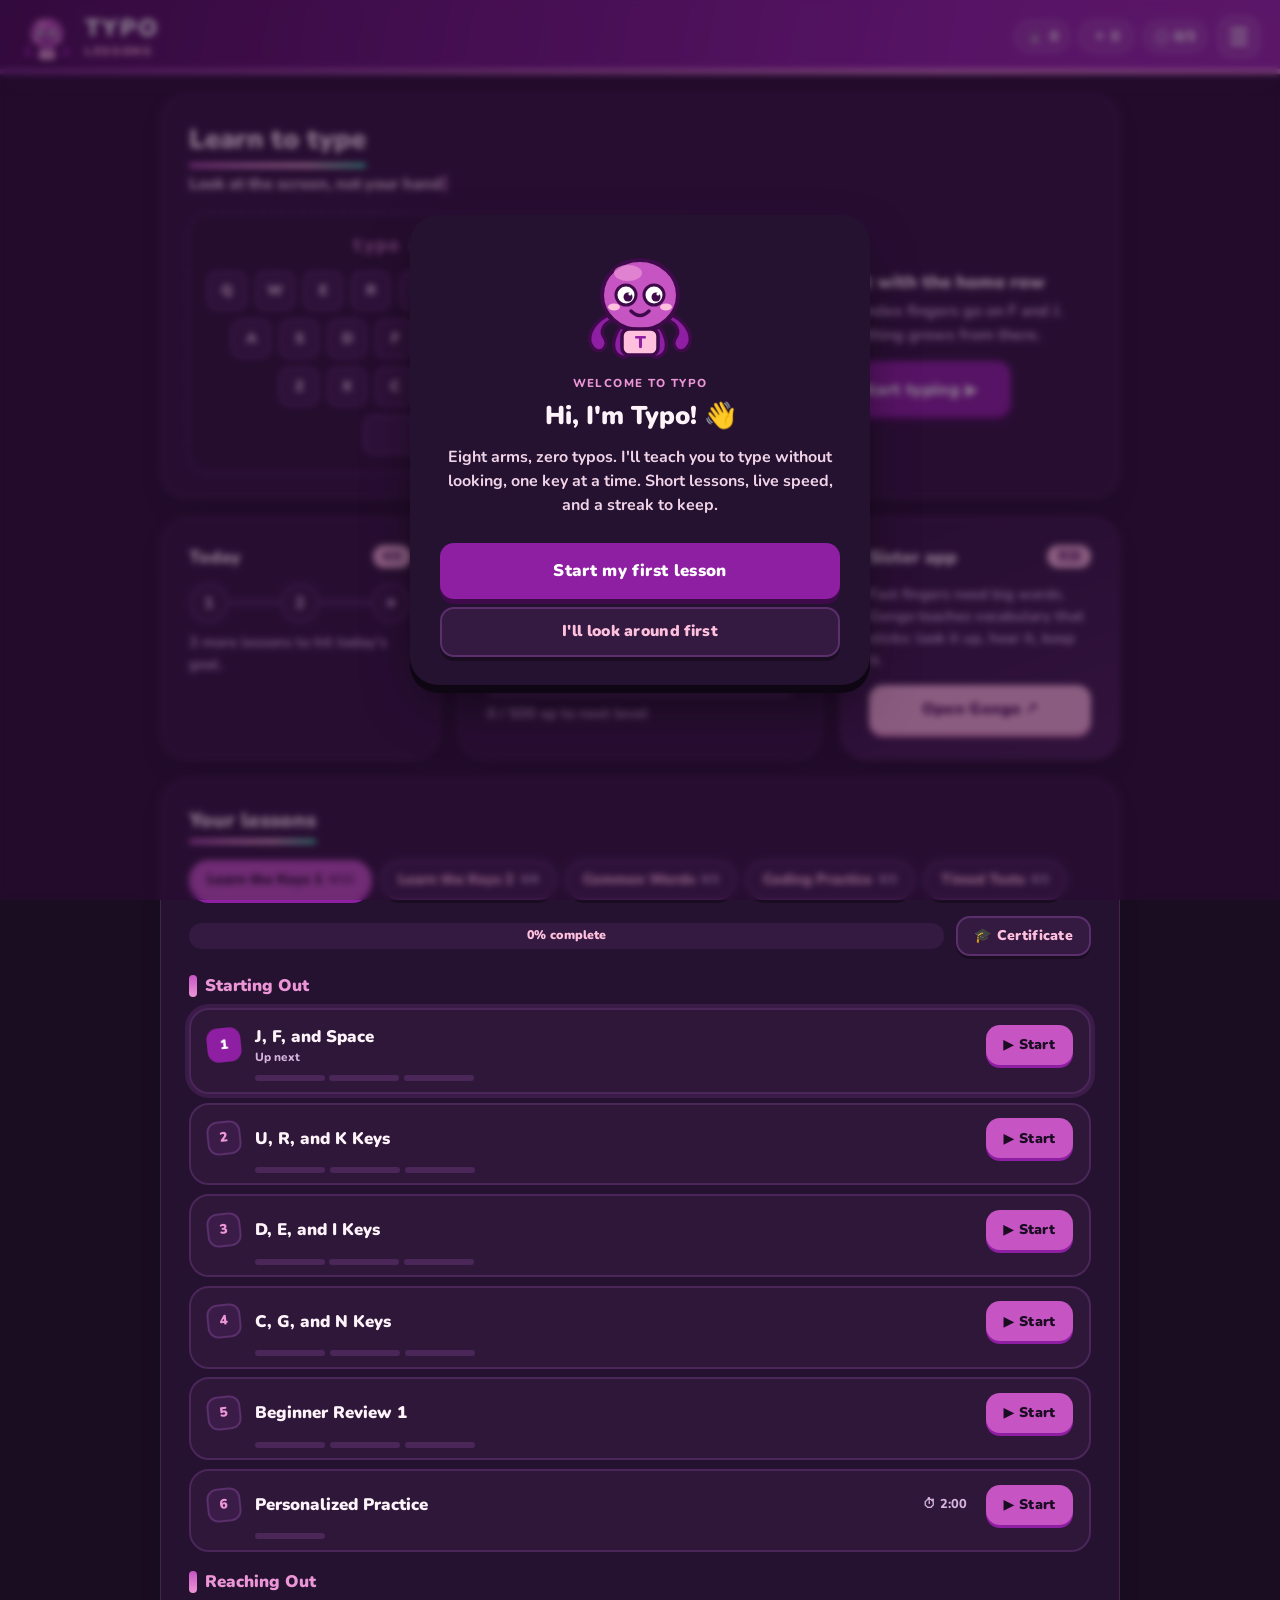
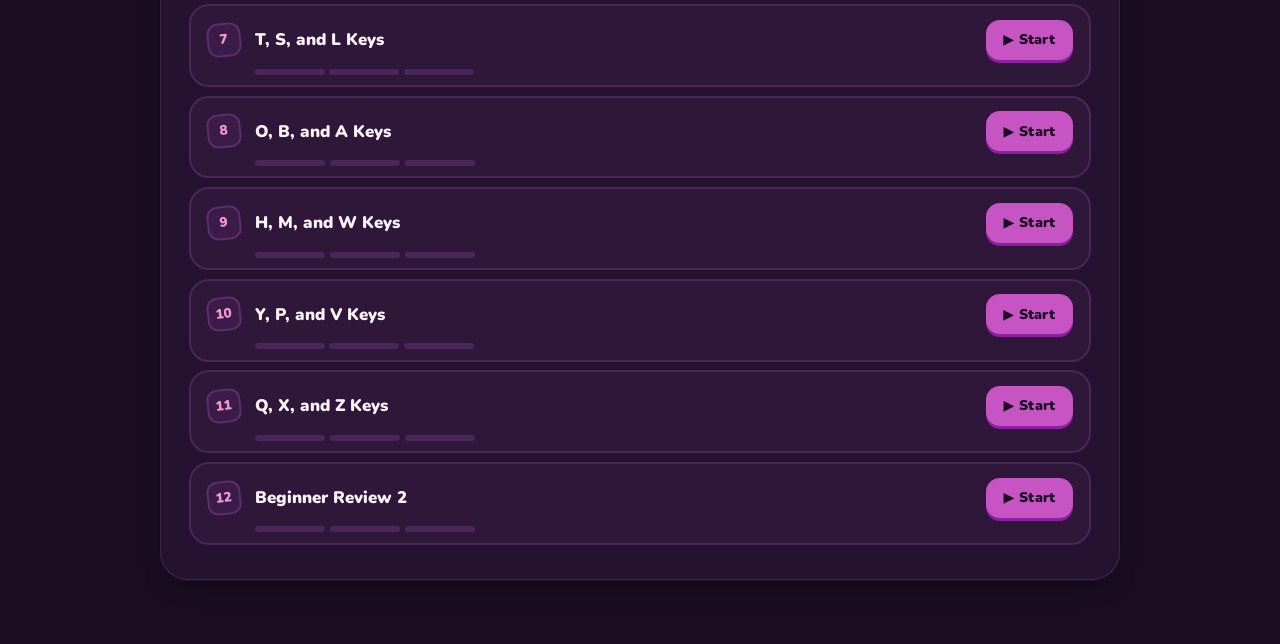
==== commit 7757d47b: "Dark theme default with contrast boosts; logo.png hook; cache-busted assets" ====
--- a/index.html
+++ b/index.html
@@ -7,7 +7,7 @@
 <meta name="description" content="TYPO: friendly typing lessons in Gengo's style. Learn the keys, build speed, keep a streak.">
 <link rel="preconnect" href="https://fonts.googleapis.com">
 <link href="https://fonts.googleapis.com/css2?family=Nunito:wght@700;800;900&family=Roboto+Mono:wght@500&display=swap" rel="stylesheet">
-<link rel="stylesheet" href="style.css">
+<link rel="stylesheet" href="style.css?v=3">
 </head>
 <body>
 <header class="app-header">
@@ -105,10 +105,10 @@
   </div>
 </div>
 
-<script src="data.js"></script>
-<script src="progress.js"></script>
-<script src="effects.js"></script>
-<script src="mascot.js"></script>
-<script src="app.js"></script>
+<script src="data.js?v=3"></script>
+<script src="progress.js?v=3"></script>
+<script src="effects.js?v=3"></script>
+<script src="mascot.js?v=3"></script>
+<script src="app.js?v=3"></script>
 </body>
 </html>
--- a/style.css
+++ b/style.css
@@ -13,11 +13,51 @@
   --ease: cubic-bezier(.2,.8,.2,1); --bounce: cubic-bezier(.34,1.56,.64,1); --speed: 160ms;
 }
 :root[data-theme="dark"] {
-  --bg-050: #1d0f24; --bg-100: #26142f; --bg-200: #3b2147; --bg-300: #52305f; --card: #2b1634;
-  --ink-900: #fbe9f5; --ink-700: #e5c6dc; --ink-500: #c7a4cf; --ink-300: #7a5a84;
-  --brand-050: #3b2147; --brand-100: #6d2a7a; --danger-100: #4a1a2d; --mint-100: #163a2f;
-  --shadow-card: 0 10px 30px -18px rgba(0,0,0,.7);
-}
+  --bg-050: #1a0d22; --bg-100: #2a1535; --bg-200: #4a2659; --bg-300: #66367a; --card: #251230;
+  --ink-900: #fff3fa; --ink-700: #f1d4e8; --ink-500: #d6b4de; --ink-300: #8f6a99;
+  --brand-050: #3b1c48; --brand-100: #7a2d8c; --brand-300: #ED96D7; --danger-100: #4a1a2d; --mint-100: #163a2f;
+  --accent-500: #FFC0DE; --accent-600: #e68fbf;
+  --shadow-card: 0 1px 0 rgba(255,255,255,.04), 0 12px 30px -18px rgba(0,0,0,.8);
+}
+/* dark: visibility boosts */
+:root[data-theme="dark"] .btn-ghost { background: #341a40; color: #FFC0DE; border-color: #5a2f6c; --edge: #1a0d22; }
+:root[data-theme="dark"] .btn-start { background: var(--brand-500); color: #1a0d22; --edge: #8E1EA2; }
+:root[data-theme="dark"] .btn-start.done { background: #7a2d8c; color: #fff; --edge: #4a1458; }
+:root[data-theme="dark"] .panel { border-color: rgba(237,150,215,.14); }
+:root[data-theme="dark"] .lesson-row { background: #2e1739; border-color: #4a2659; }
+:root[data-theme="dark"] .lesson-row.done { background: #251230; }
+:root[data-theme="dark"] .lesson-num { background: #3b1c48; color: #ED96D7; border-color: #5a2f6c; }
+:root[data-theme="dark"] .chip { background: #341a40; color: #FFC0DE; border-color: #5a2f6c; box-shadow: 0 3px 0 #1a0d22; }
+:root[data-theme="dark"] .chip.active { background: #C654C3; color: #1a0d22; border-color: #C654C3; box-shadow: 0 3px 0 #8E1EA2; }
+:root[data-theme="dark"] .chip.active small { color: #3e0a49; }
+:root[data-theme="dark"] .course-progress { background: #341a40; color: #FFC0DE; }
+:root[data-theme="dark"] .course-progress-fill, :root[data-theme="dark"] .screen-progress div { background: #8E1EA2; }
+:root[data-theme="dark"] .screen-progress { background: #341a40; color: #FFC0DE; }
+:root[data-theme="dark"] .xp-pill { background: #FFC0DE; color: #3e0a49; }
+:root[data-theme="dark"] .key { background: #341a40; color: #f1d4e8; border-color: #5a2f6c; box-shadow: 0 3px 0 #1a0d22; }
+:root[data-theme="dark"] .keyboard, :root[data-theme="dark"] .hero-keys { background: #1f1028; border-color: #4a2659; }
+:root[data-theme="dark"] .hero-keys .hk { background: #341a40; color: #f1d4e8; border-color: #5a2f6c; box-shadow: 0 4px 0 #1a0d22; }
+:root[data-theme="dark"] .hero-keys .hk-out, :root[data-theme="dark"] .text-line .ok, :root[data-theme="dark"] .ring-text b, :root[data-theme="dark"] .result-grid b, :root[data-theme="dark"] .goal-text b { color: #ED96D7; }
+:root[data-theme="dark"] .text-line .cur { background: #ED96D7; color: #1a0d22; }
+:root[data-theme="dark"] .text-line .cur.space { box-shadow: inset 0 -3px 0 #FFC0DE; }
+:root[data-theme="dark"] .text-line .bad { color: #ff8ab0; background: #4a1a2d; }
+:root[data-theme="dark"] .text-box, :root[data-theme="dark"] .intro, :root[data-theme="dark"] .live-stats div, :root[data-theme="dark"] .result-grid div, :root[data-theme="dark"] .stat, :root[data-theme="dark"] .steps i { background: #2e1739; border-color: #4a2659; }
+:root[data-theme="dark"] .focus-hint b { color: #FFC0DE; }
+:root[data-theme="dark"] .hand span.on { color: #1a0d22; }
+:root[data-theme="dark"] .steps em { background: #4a2659; }
+:root[data-theme="dark"] .steps em::after { background: #C654C3; }
+:root[data-theme="dark"] .steps i.done { background: #C654C3; border-color: #C654C3; color: #1a0d22; }
+:root[data-theme="dark"] .ring circle { stroke: #4a2659; } :root[data-theme="dark"] .ring #goal-ring { stroke: #ED96D7; }
+:root[data-theme="dark"] .xp-bar { background: #4a2659; } :root[data-theme="dark"] .xp-fill { background: linear-gradient(90deg, #C654C3, #ED96D7); }
+:root[data-theme="dark"] .title-bar { background: linear-gradient(90deg, #C654C3, #ED96D7, #FFC0DE, #2fe3a5); }
+:root[data-theme="dark"] .eyebrow, :root[data-theme="dark"] .unit-title { color: #ED96D7; }
+:root[data-theme="dark"] .gengo-card { background: linear-gradient(160deg, #251230, #3b1c48); }
+:root[data-theme="dark"] .menu { box-shadow: 0 6px 0 #0f0614, 0 20px 50px -20px rgba(0,0,0,.8); }
+:root[data-theme="dark"] .modal-box { box-shadow: 0 8px 0 #0f0614, 0 24px 60px -20px rgba(0,0,0,.8); }
+:root[data-theme="dark"] .toast { background: #C654C3; color: #1a0d22; box-shadow: 0 6px 0 #8E1EA2, 0 12px 30px -10px rgba(0,0,0,.6); }
+:root[data-theme="dark"] .err-pill { background: #341a40; color: #f1d4e8; } :root[data-theme="dark"] .err-pill.has { background: #4a1a2d; color: #ff8ab0; }
+:root[data-theme="dark"] .floater { opacity: .25; }
+:root[data-theme="dark"] .caret { background: #ED96D7; }
 *, *::before, *::after { box-sizing: border-box; }
 html, body { margin: 0; }
 body { font-family: var(--font); font-size: 16px; line-height: 1.5; color: var(--ink-900); background: var(--bg-050); min-height: 100vh; overflow-x: hidden; font-weight: 700; }
@@ -325,3 +365,11 @@
   .hero-keys .hk { width: 26px; height: 30px; font-size: .65rem; } .hero-keys .hk-row { gap: 4px; } .hero-keys { padding: .75rem .5rem; }
   .hero-keys .hk-out { font-size: .95rem; }
 }
+
+/* brand logo image (logo.png) */
+.brand-logo { width: 100%; height: 100%; object-fit: cover; border-radius: 50%; display: block; animation: float 4s ease-in-out infinite; }
+.logo-wrap.has-logo { border-radius: 50%; overflow: hidden; background: #fff; box-shadow: 0 0 0 3px rgba(255,255,255,.5); }
+.hero-mascot.has-logo, .welcome-mascot.has-logo, .result-mascot.has-logo { border-radius: 50%; overflow: hidden; }
+.hero-mascot .brand-logo, .welcome-mascot .brand-logo, .result-mascot .brand-logo { animation: float 3s ease-in-out infinite; }
+.text-mascot .brand-logo { border-radius: 50%; }
+:root[data-theme="dark"] .brand-tagline { color: #FFC0DE; }
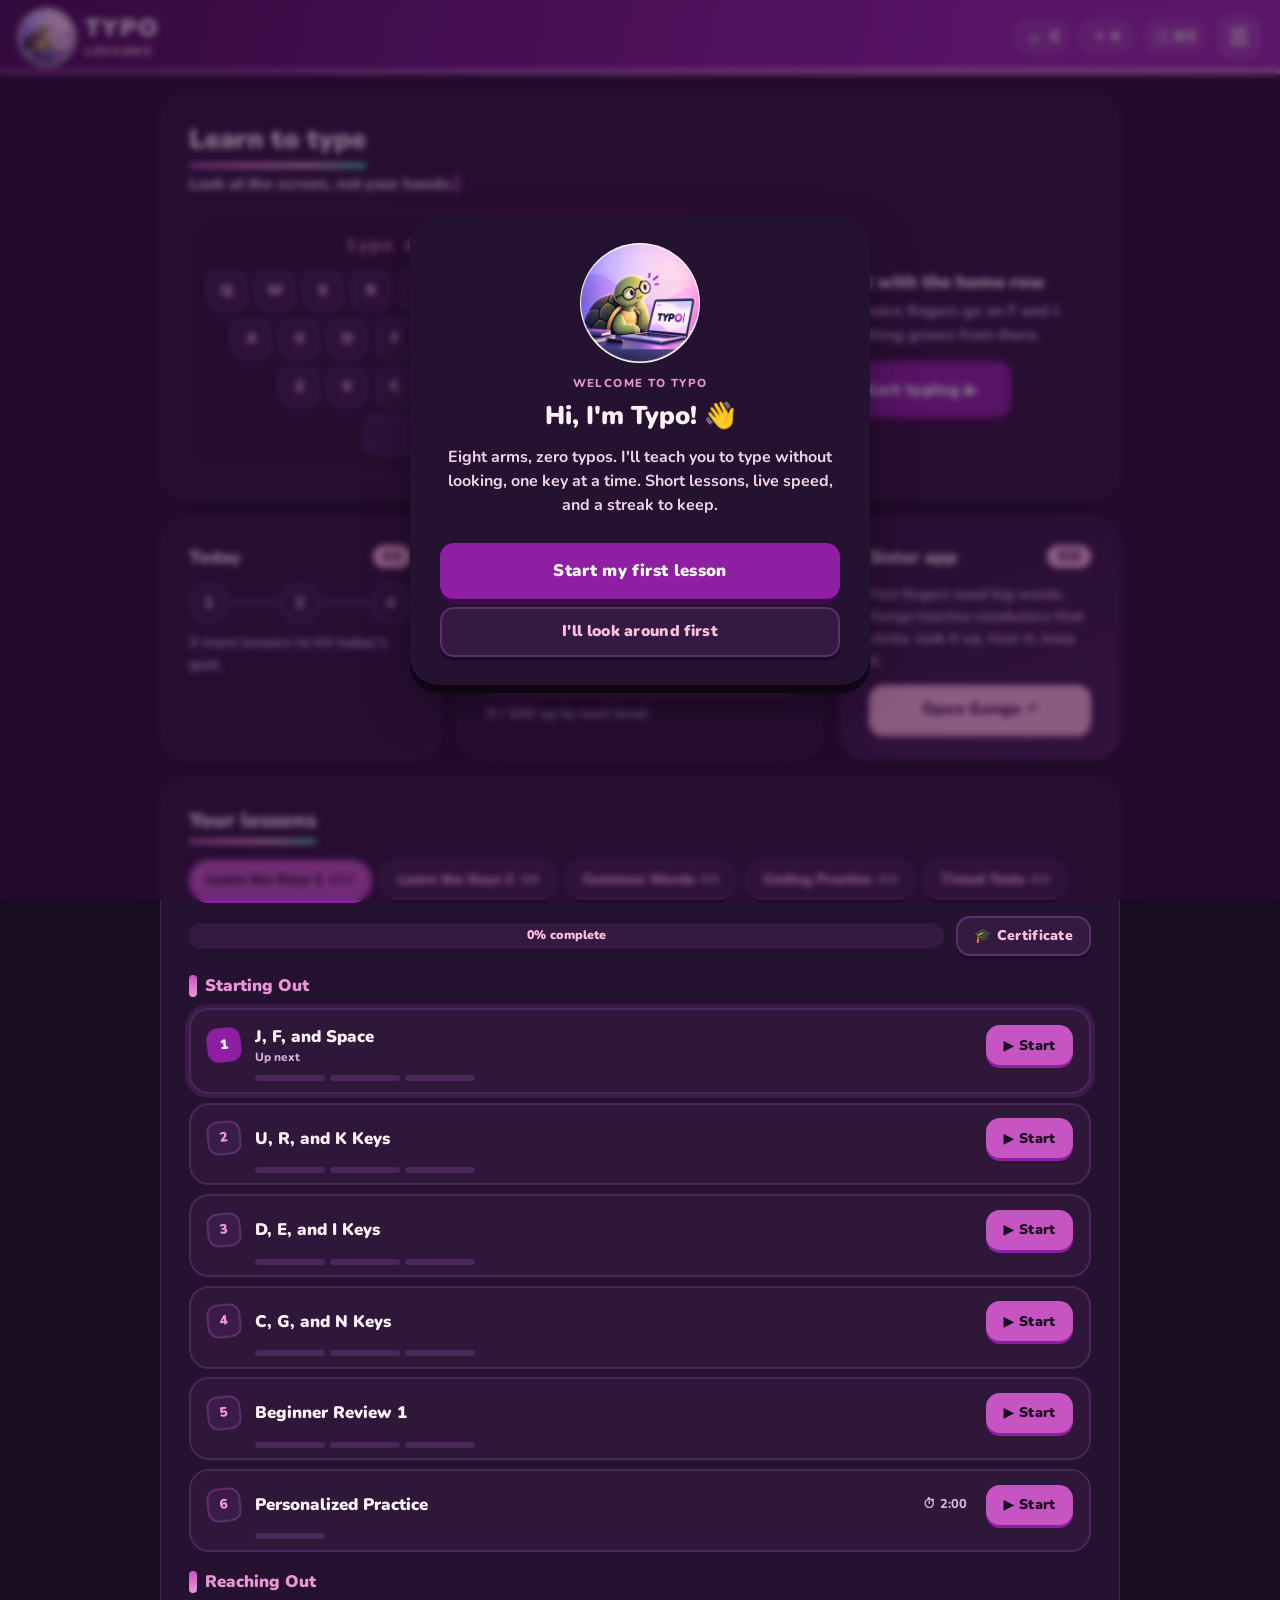
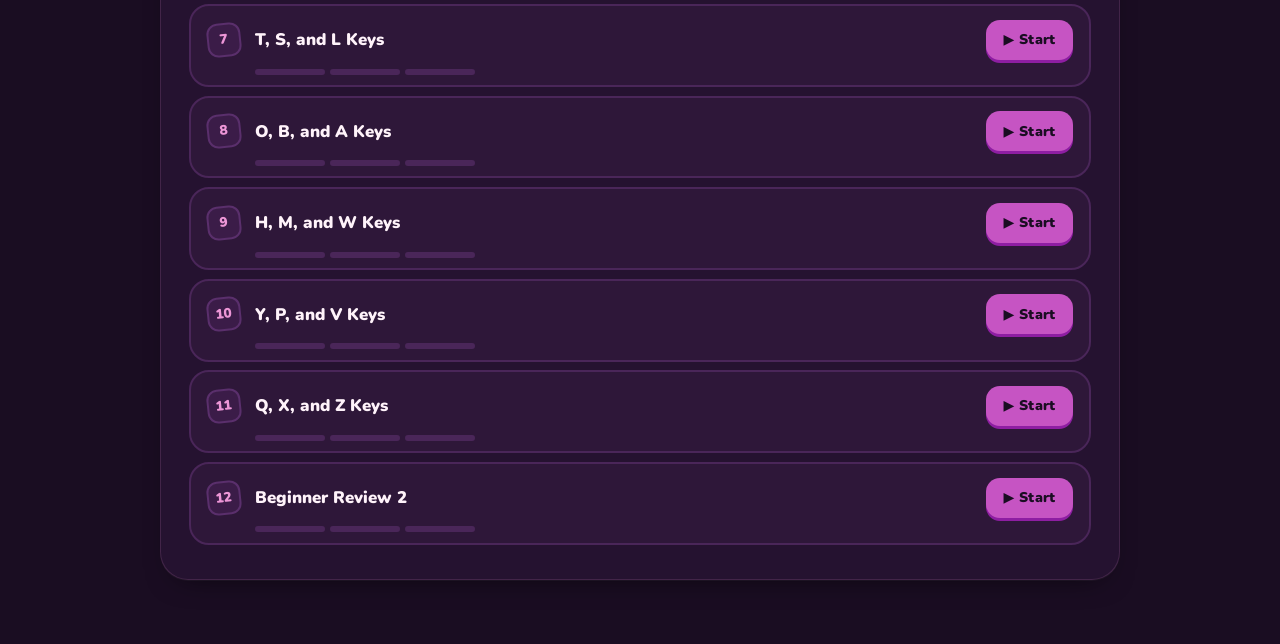
==== commit adf714a4: "Add turtle logo across header, hero, lesson box and favicon" ====
--- a/index.html
+++ b/index.html
@@ -7,7 +7,7 @@
 <meta name="description" content="TYPO: friendly typing lessons in Gengo's style. Learn the keys, build speed, keep a streak.">
 <link rel="preconnect" href="https://fonts.googleapis.com">
 <link href="https://fonts.googleapis.com/css2?family=Nunito:wght@700;800;900&family=Roboto+Mono:wght@500&display=swap" rel="stylesheet">
-<link rel="stylesheet" href="style.css?v=3">
+<link rel="stylesheet" href="style.css?v=4">
 </head>
 <body>
 <header class="app-header">
@@ -105,10 +105,10 @@
   </div>
 </div>
 
-<script src="data.js?v=3"></script>
-<script src="progress.js?v=3"></script>
-<script src="effects.js?v=3"></script>
-<script src="mascot.js?v=3"></script>
-<script src="app.js?v=3"></script>
+<script src="data.js?v=4"></script>
+<script src="progress.js?v=4"></script>
+<script src="effects.js?v=4"></script>
+<script src="mascot.js?v=4"></script>
+<script src="app.js?v=4"></script>
 </body>
 </html>
--- a/style.css
+++ b/style.css
@@ -373,3 +373,9 @@
 .hero-mascot .brand-logo, .welcome-mascot .brand-logo, .result-mascot .brand-logo { animation: float 3s ease-in-out infinite; }
 .text-mascot .brand-logo { border-radius: 50%; }
 :root[data-theme="dark"] .brand-tagline { color: #FFC0DE; }
+/* turtle logo in the lesson text box */
+.text-mascot.has-logo { border-radius: 50%; overflow: hidden; }
+.text-mascot .brand-logo { animation: none; }
+.brand-logo.is-tap { animation: tap 180ms var(--bounce); }
+.brand-logo.is-oops { animation: shake 320ms var(--ease); }
+.brand-logo.is-party { animation: celebrate 700ms var(--bounce) 2; }
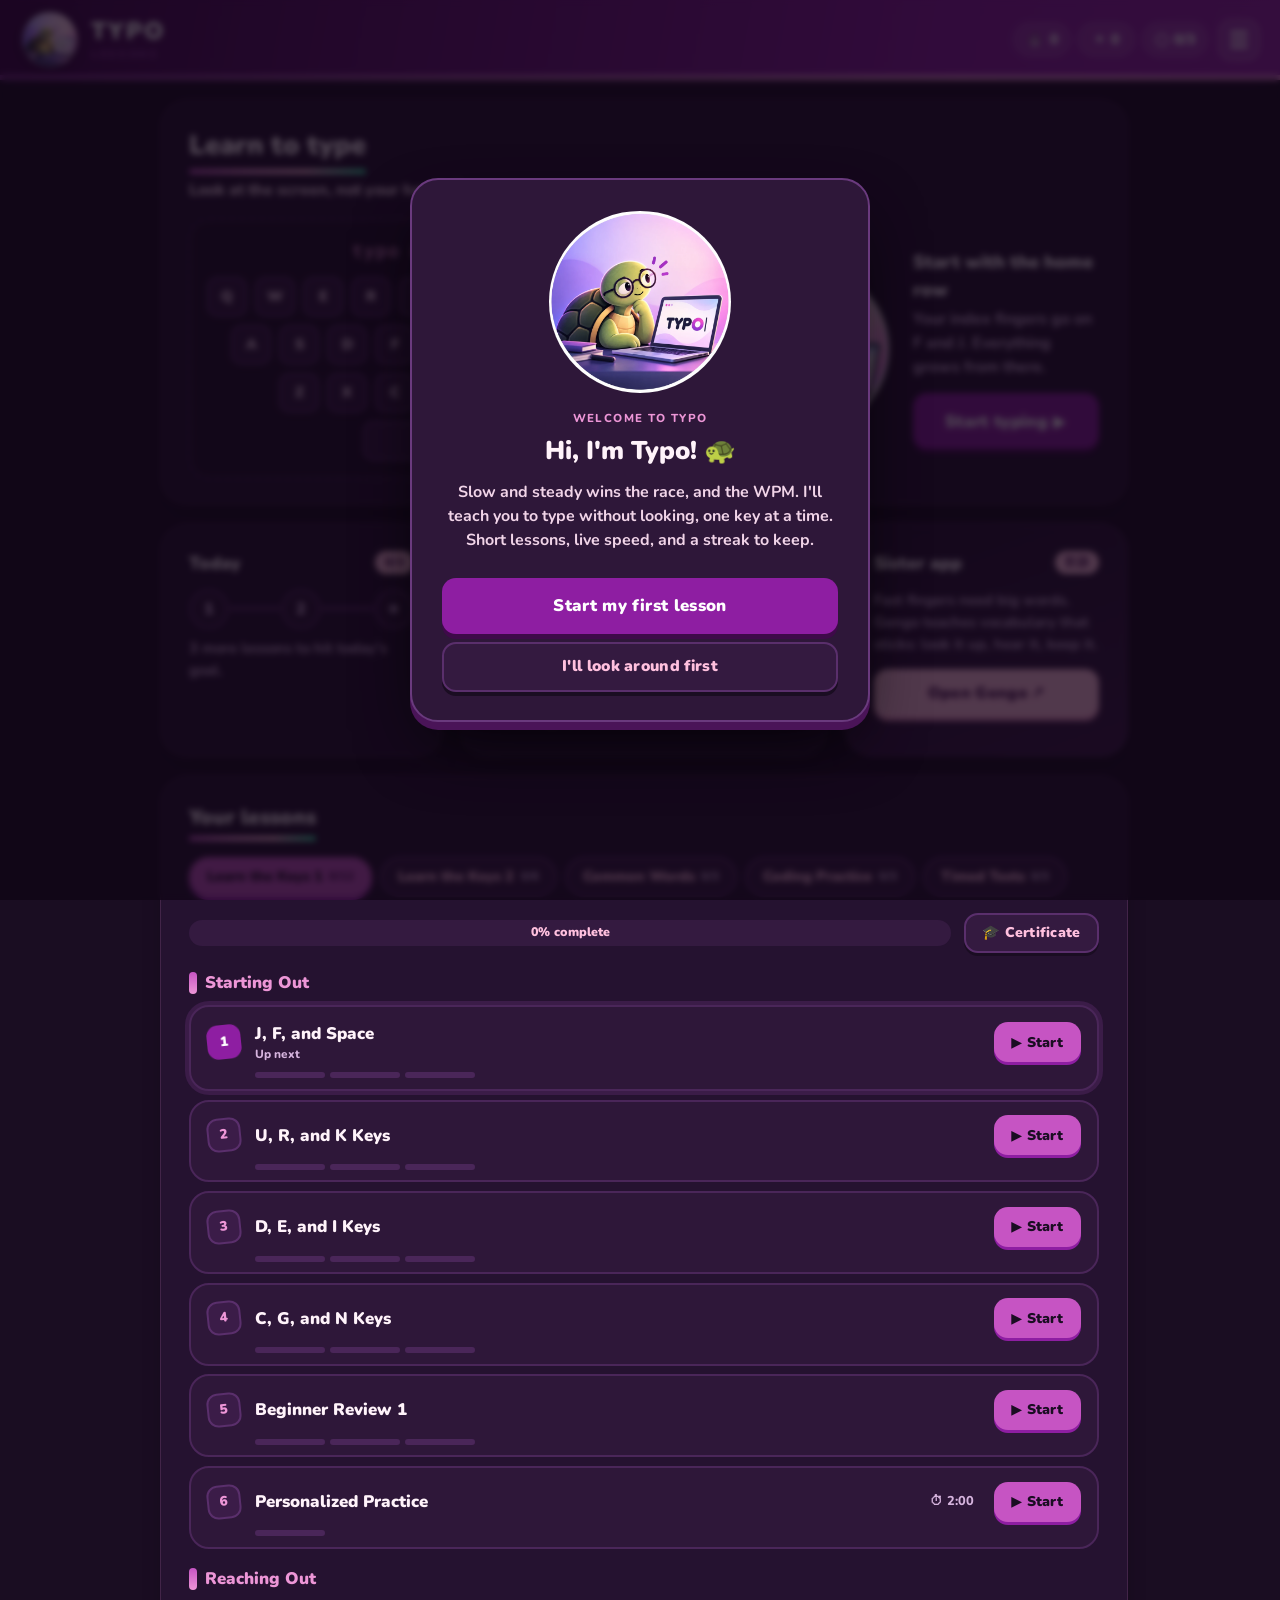
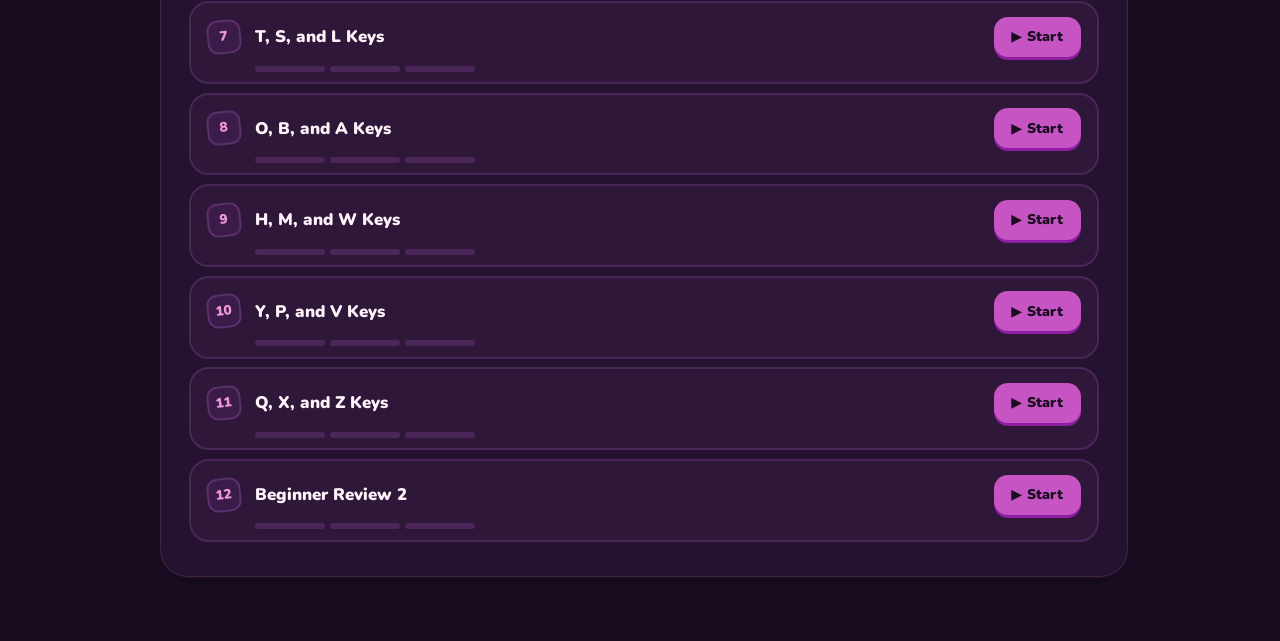
==== commit b9173446: "Show the turtle illustration properly; dark dialog card; turtle copy" ====
--- a/index.html
+++ b/index.html
@@ -7,7 +7,7 @@
 <meta name="description" content="TYPO: friendly typing lessons in Gengo's style. Learn the keys, build speed, keep a streak.">
 <link rel="preconnect" href="https://fonts.googleapis.com">
 <link href="https://fonts.googleapis.com/css2?family=Nunito:wght@700;800;900&family=Roboto+Mono:wght@500&display=swap" rel="stylesheet">
-<link rel="stylesheet" href="style.css?v=4">
+<link rel="stylesheet" href="style.css?v=5">
 </head>
 <body>
 <header class="app-header">
@@ -98,17 +98,17 @@
   <div class="modal-box welcome">
     <div class="welcome-mascot" id="welcome-mascot"></div>
     <small class="eyebrow">Welcome to TYPO</small>
-    <h2>Hi, I'm Typo! 👋</h2>
-    <p>Eight arms, zero typos. I'll teach you to type without looking, one key at a time. Short lessons, live speed, and a streak to keep.</p>
+    <h2>Hi, I'm Typo! 🐢</h2>
+    <p>Slow and steady wins the race, and the WPM. I'll teach you to type without looking, one key at a time. Short lessons, live speed, and a streak to keep.</p>
     <a class="btn btn-primary btn-lg" href="lesson.html?id=k1-1">Start my first lesson</a>
     <button class="btn btn-ghost" id="welcome-skip">I'll look around first</button>
   </div>
 </div>
 
-<script src="data.js?v=4"></script>
-<script src="progress.js?v=4"></script>
-<script src="effects.js?v=4"></script>
-<script src="mascot.js?v=4"></script>
-<script src="app.js?v=4"></script>
+<script src="data.js?v=5"></script>
+<script src="progress.js?v=5"></script>
+<script src="effects.js?v=5"></script>
+<script src="mascot.js?v=5"></script>
+<script src="app.js?v=5"></script>
 </body>
 </html>
--- a/style.css
+++ b/style.css
@@ -366,16 +366,32 @@
   .hero-keys .hk-out { font-size: .95rem; }
 }
 
-/* brand logo image (logo.png) */
-.brand-logo { width: 100%; height: 100%; object-fit: cover; border-radius: 50%; display: block; animation: float 4s ease-in-out infinite; }
-.logo-wrap.has-logo { border-radius: 50%; overflow: hidden; background: #fff; box-shadow: 0 0 0 3px rgba(255,255,255,.5); }
-.hero-mascot.has-logo, .welcome-mascot.has-logo, .result-mascot.has-logo { border-radius: 50%; overflow: hidden; }
-.hero-mascot .brand-logo, .welcome-mascot .brand-logo, .result-mascot .brand-logo { animation: float 3s ease-in-out infinite; }
-.text-mascot .brand-logo { border-radius: 50%; }
-:root[data-theme="dark"] .brand-tagline { color: #FFC0DE; }
-/* turtle logo in the lesson text box */
-.text-mascot.has-logo { border-radius: 50%; overflow: hidden; }
+/* brand logo image (logo.png): the illustration carries its own circle, so clip only the white corners */
+.brand-logo { width: 100%; height: 100%; object-fit: contain; display: block; clip-path: circle(45.5% at 50% 50%); }
+.logo-wrap { width: 60px; height: 60px; filter: drop-shadow(0 4px 10px rgba(0,0,0,.35)); }
+.logo-wrap .brand-logo { animation: bob 4s ease-in-out infinite; }
+.hero-mascot { width: 180px; }
+.hero-mascot .brand-logo { animation: bob 3.4s ease-in-out infinite; filter: drop-shadow(0 10px 24px rgba(142,30,162,.35)); }
+.hero-copy { align-items: center; }
+.welcome-mascot { width: 200px; margin: -.4rem auto .2rem; }
+.welcome-mascot .brand-logo { animation: bob 3s ease-in-out infinite; }
+.result-mascot { width: 150px; margin: -.4rem auto 0; }
+.text-box { padding-left: 8.2rem; }
+.text-mascot { width: 104px; left: .9rem; }
 .text-mascot .brand-logo { animation: none; }
-.brand-logo.is-tap { animation: tap 180ms var(--bounce); }
-.brand-logo.is-oops { animation: shake 320ms var(--ease); }
-.brand-logo.is-party { animation: celebrate 700ms var(--bounce) 2; }
+.brand-logo.is-tap { animation: tap 180ms var(--bounce) !important; }
+.brand-logo.is-oops { animation: shake 320ms var(--ease) !important; }
+.brand-logo.is-party { animation: celebrate 700ms var(--bounce) 2 !important; }
+@keyframes bob { 0%,100% { transform: translateY(0); } 50% { transform: translateY(-5px); } }
+.lesson-page .logo-wrap { width: 54px; height: 54px; }
+@media (max-width: 640px) {
+  .logo-wrap, .lesson-page .logo-wrap { width: 46px; height: 46px; }
+  .hero-mascot { width: 130px; }
+  .welcome-mascot { width: 150px; } .result-mascot { width: 120px; }
+  .text-box { padding-left: 5.6rem; } .text-mascot { width: 68px; left: .5rem; }
+}
+/* dialogs read as cards in dark mode */
+:root[data-theme="dark"] .modal { background: rgba(14,5,20,.72); }
+:root[data-theme="dark"] .modal-box { background: #2e1739; border: 2px solid #6a3a7e; box-shadow: 0 8px 0 #4a1458, 0 30px 70px -20px rgba(0,0,0,.9); }
+:root[data-theme="dark"] .modal-box p { color: #f1d4e8; }
+:root[data-theme="dark"] .modal-box h2 { color: #fff3fa; }
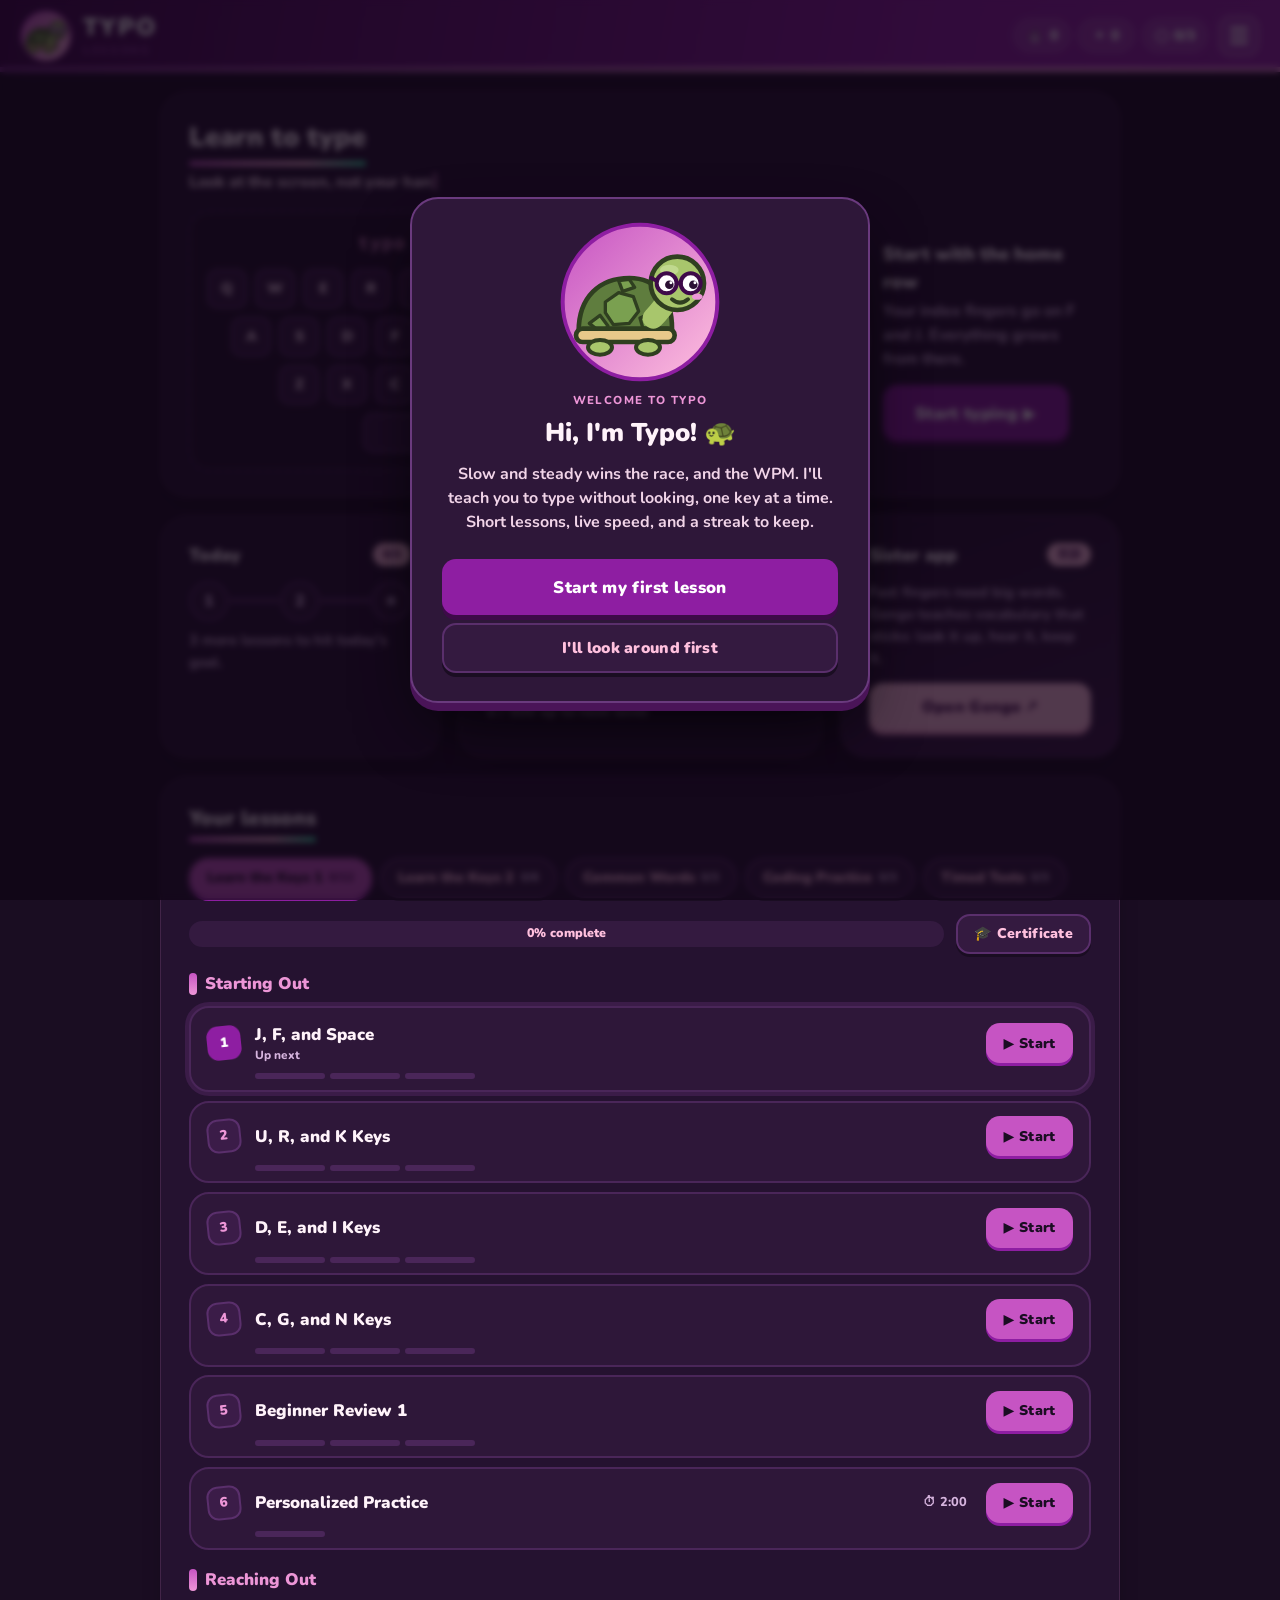
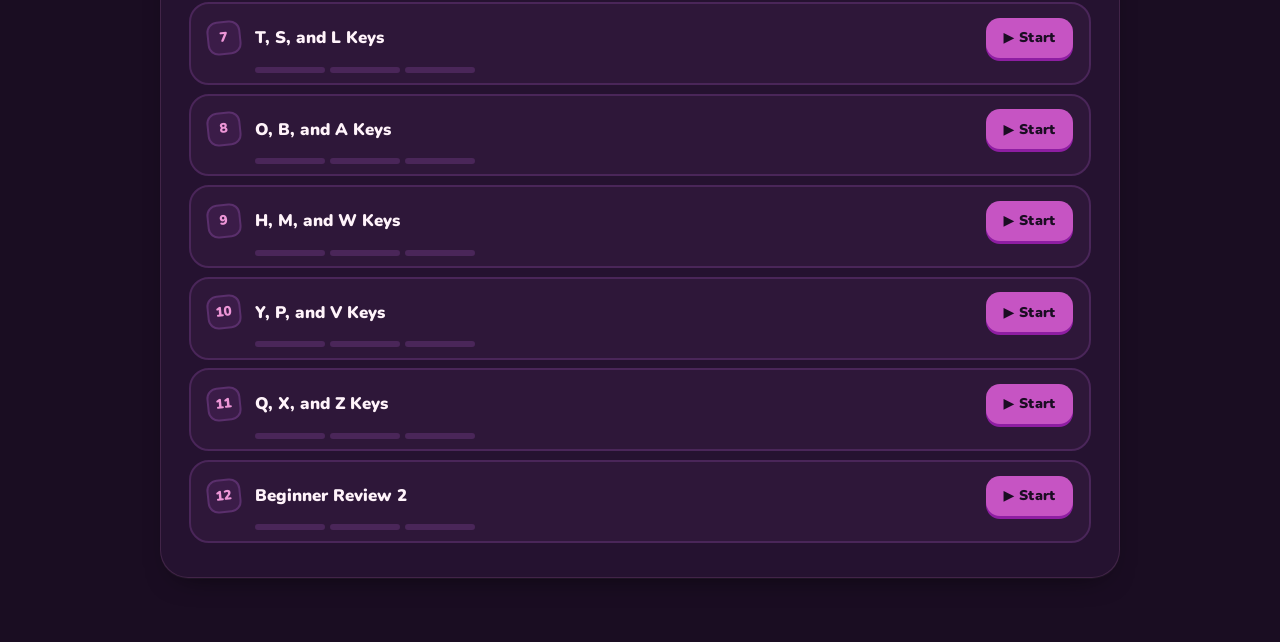
==== commit c4e93a30: "Flat SVG tortoise mascot replaces the illustration; calmer motion" ====
--- a/index.html
+++ b/index.html
@@ -7,7 +7,7 @@
 <meta name="description" content="TYPO: friendly typing lessons in Gengo's style. Learn the keys, build speed, keep a streak.">
 <link rel="preconnect" href="https://fonts.googleapis.com">
 <link href="https://fonts.googleapis.com/css2?family=Nunito:wght@700;800;900&family=Roboto+Mono:wght@500&display=swap" rel="stylesheet">
-<link rel="stylesheet" href="style.css?v=5">
+<link rel="stylesheet" href="style.css?v=6">
 </head>
 <body>
 <header class="app-header">
@@ -105,10 +105,10 @@
   </div>
 </div>
 
-<script src="data.js?v=5"></script>
-<script src="progress.js?v=5"></script>
-<script src="effects.js?v=5"></script>
-<script src="mascot.js?v=5"></script>
-<script src="app.js?v=5"></script>
+<script src="data.js?v=6"></script>
+<script src="progress.js?v=6"></script>
+<script src="effects.js?v=6"></script>
+<script src="mascot.js?v=6"></script>
+<script src="app.js?v=6"></script>
 </body>
 </html>
--- a/style.css
+++ b/style.css
@@ -366,29 +366,30 @@
   .hero-keys .hk-out { font-size: .95rem; }
 }
 
-/* brand logo image (logo.png): the illustration carries its own circle, so clip only the white corners */
-.brand-logo { width: 100%; height: 100%; object-fit: contain; display: block; clip-path: circle(45.5% at 50% 50%); }
-.logo-wrap { width: 60px; height: 60px; filter: drop-shadow(0 4px 10px rgba(0,0,0,.35)); }
-.logo-wrap .brand-logo { animation: bob 4s ease-in-out infinite; }
-.hero-mascot { width: 180px; }
-.hero-mascot .brand-logo { animation: bob 3.4s ease-in-out infinite; filter: drop-shadow(0 10px 24px rgba(142,30,162,.35)); }
+/* mascot (flat SVG tortoise) — calm by default */
+.mascot { width: 100%; height: 100%; display: block; overflow: visible; }
+.logo-wrap { width: 52px; height: 52px; filter: drop-shadow(0 3px 0 rgba(0,0,0,.25)); }
+.logo-wrap .mascot { animation: none; }
+.hero-mascot { width: 150px; flex: none; }
+.hero-mascot .mascot { animation: bob 5s ease-in-out infinite; }
 .hero-copy { align-items: center; }
-.welcome-mascot { width: 200px; margin: -.4rem auto .2rem; }
-.welcome-mascot .brand-logo { animation: bob 3s ease-in-out infinite; }
-.result-mascot { width: 150px; margin: -.4rem auto 0; }
-.text-box { padding-left: 8.2rem; }
-.text-mascot { width: 104px; left: .9rem; }
-.text-mascot .brand-logo { animation: none; }
-.brand-logo.is-tap { animation: tap 180ms var(--bounce) !important; }
-.brand-logo.is-oops { animation: shake 320ms var(--ease) !important; }
-.brand-logo.is-party { animation: celebrate 700ms var(--bounce) 2 !important; }
-@keyframes bob { 0%,100% { transform: translateY(0); } 50% { transform: translateY(-5px); } }
-.lesson-page .logo-wrap { width: 54px; height: 54px; }
+.welcome-mascot { width: 160px; margin: -.3rem auto .3rem; }
+.result-mascot { width: 130px; margin: -.3rem auto 0; }
+.text-box { padding-left: 7.4rem; }
+.text-mascot { width: 92px; left: .9rem; }
+.mascot .pupil { transition: transform 300ms var(--ease); }
+.mascot.is-oops { animation: shake 320ms var(--ease); }
+.mascot.is-oops .m-mouth { d: path("M84 62 Q90 57 96 62"); }
+.mascot.is-party { animation: celebrate 700ms var(--bounce) 2; }
+.mascot.is-party .m-head { animation: nod 500ms ease-in-out 3; transform-origin: 84px 60px; }
+@keyframes bob { 0%,100% { transform: translateY(0); } 50% { transform: translateY(-4px); } }
+@keyframes nod { 0%,100% { transform: rotate(0); } 50% { transform: rotate(-8deg); } }
+.lesson-page .logo-wrap { width: 48px; height: 48px; }
 @media (max-width: 640px) {
-  .logo-wrap, .lesson-page .logo-wrap { width: 46px; height: 46px; }
-  .hero-mascot { width: 130px; }
-  .welcome-mascot { width: 150px; } .result-mascot { width: 120px; }
-  .text-box { padding-left: 5.6rem; } .text-mascot { width: 68px; left: .5rem; }
+  .logo-wrap, .lesson-page .logo-wrap { width: 42px; height: 42px; }
+  .hero-mascot { width: 110px; }
+  .welcome-mascot { width: 130px; } .result-mascot { width: 110px; }
+  .text-box { padding-left: 5.2rem; } .text-mascot { width: 62px; left: .5rem; }
 }
 /* dialogs read as cards in dark mode */
 :root[data-theme="dark"] .modal { background: rgba(14,5,20,.72); }
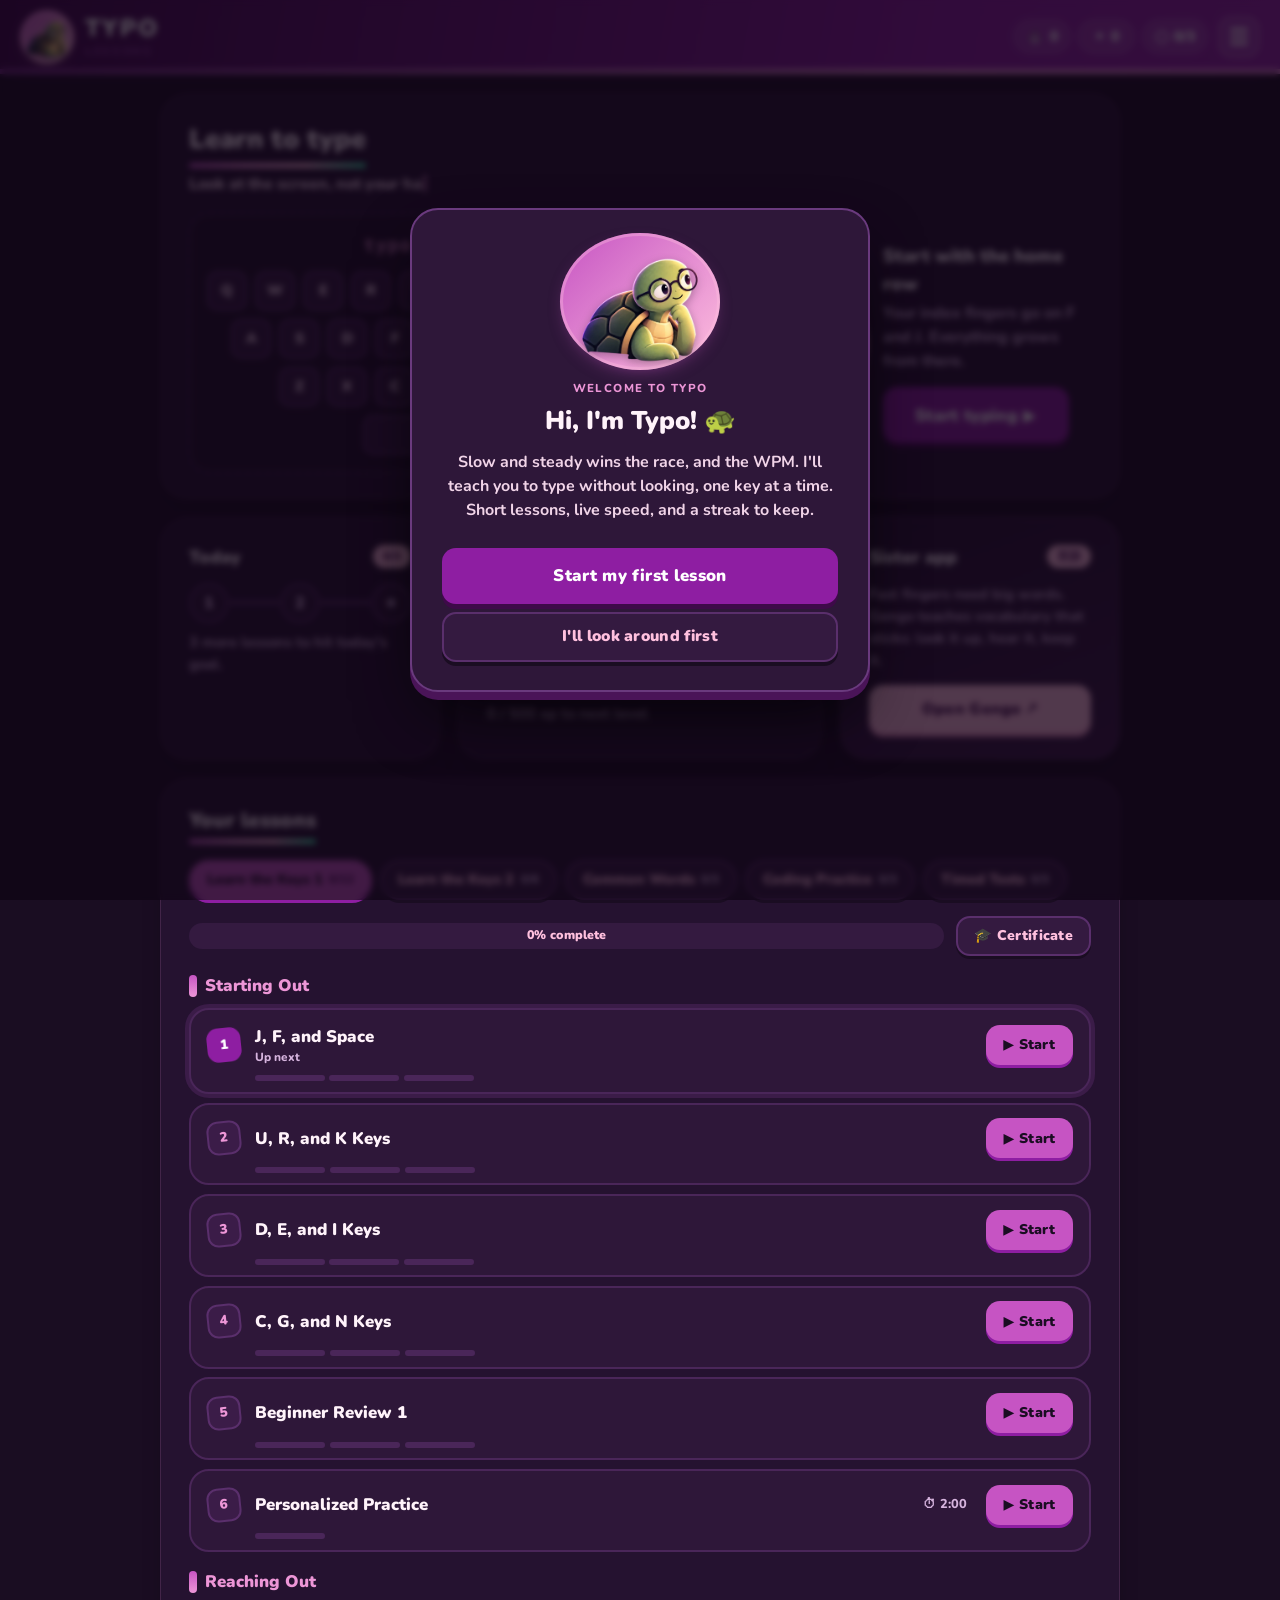
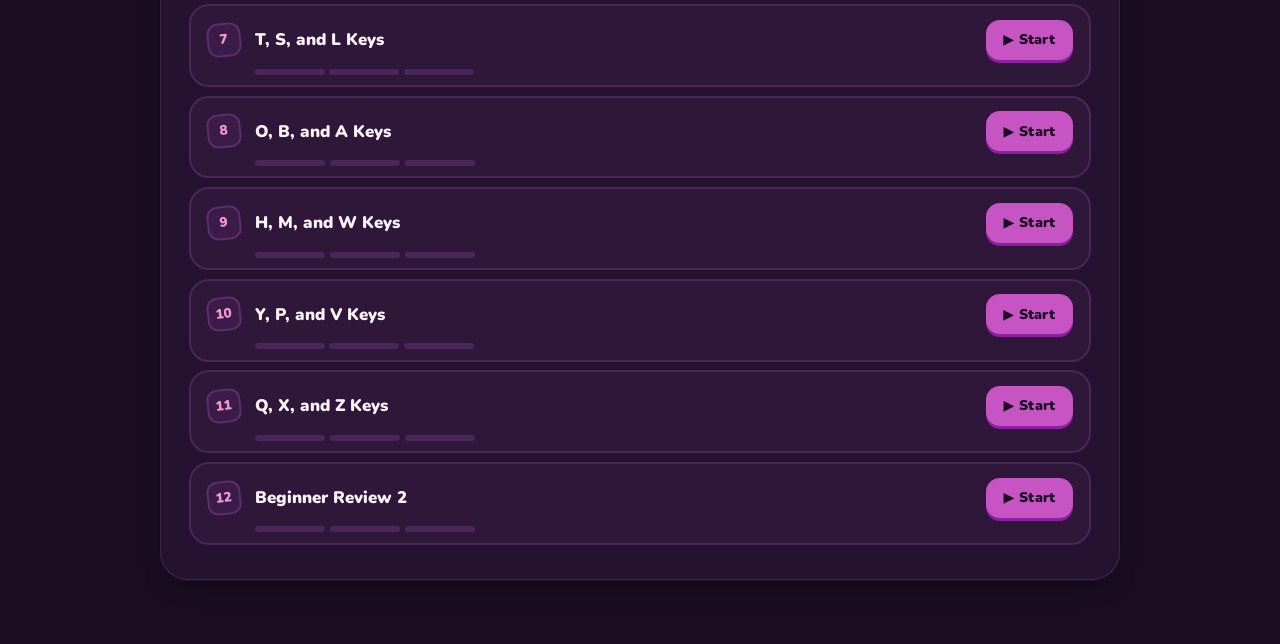
==== commit c03f9d50: "Use the real turtle: background-removed cutout on a gradient disc" ====
--- a/index.html
+++ b/index.html
@@ -7,7 +7,7 @@
 <meta name="description" content="TYPO: friendly typing lessons in Gengo's style. Learn the keys, build speed, keep a streak.">
 <link rel="preconnect" href="https://fonts.googleapis.com">
 <link href="https://fonts.googleapis.com/css2?family=Nunito:wght@700;800;900&family=Roboto+Mono:wght@500&display=swap" rel="stylesheet">
-<link rel="stylesheet" href="style.css?v=6">
+<link rel="stylesheet" href="style.css?v=7">
 </head>
 <body>
 <header class="app-header">
@@ -105,10 +105,10 @@
   </div>
 </div>
 
-<script src="data.js?v=6"></script>
-<script src="progress.js?v=6"></script>
-<script src="effects.js?v=6"></script>
-<script src="mascot.js?v=6"></script>
-<script src="app.js?v=6"></script>
+<script src="data.js?v=7"></script>
+<script src="progress.js?v=7"></script>
+<script src="effects.js?v=7"></script>
+<script src="mascot.js?v=7"></script>
+<script src="app.js?v=7"></script>
 </body>
 </html>
--- a/style.css
+++ b/style.css
@@ -396,3 +396,14 @@
 :root[data-theme="dark"] .modal-box { background: #2e1739; border: 2px solid #6a3a7e; box-shadow: 0 8px 0 #4a1458, 0 30px 70px -20px rgba(0,0,0,.9); }
 :root[data-theme="dark"] .modal-box p { color: #f1d4e8; }
 :root[data-theme="dark"] .modal-box h2 { color: #fff3fa; }
+
+/* turtle cutout logo on a gradient disc */
+.has-logo { border-radius: 50%; background: linear-gradient(135deg, #C654C3, #FFC0DE); display: grid; place-items: center; overflow: hidden; box-shadow: inset 0 0 0 3px rgba(142,30,162,.55); }
+.has-logo .brand-logo { width: 86%; height: 86%; object-fit: contain; object-position: center 60%; margin-top: 10%; filter: drop-shadow(0 3px 4px rgba(0,0,0,.28)); }
+.logo-wrap.has-logo { width: 54px; height: 54px; }
+.hero-mascot.has-logo .brand-logo { animation: bob 5s ease-in-out infinite; }
+.text-mascot.has-logo .brand-logo { animation: none; }
+.brand-logo.is-oops { animation: shake 320ms var(--ease) !important; }
+.brand-logo.is-party { animation: celebrate 700ms var(--bounce) 2 !important; }
+:root[data-theme="dark"] .has-logo { box-shadow: inset 0 0 0 3px rgba(255,192,222,.35), 0 6px 18px -8px rgba(198,84,195,.6); }
+@media (max-width: 640px) { .logo-wrap.has-logo { width: 44px; height: 44px; } }
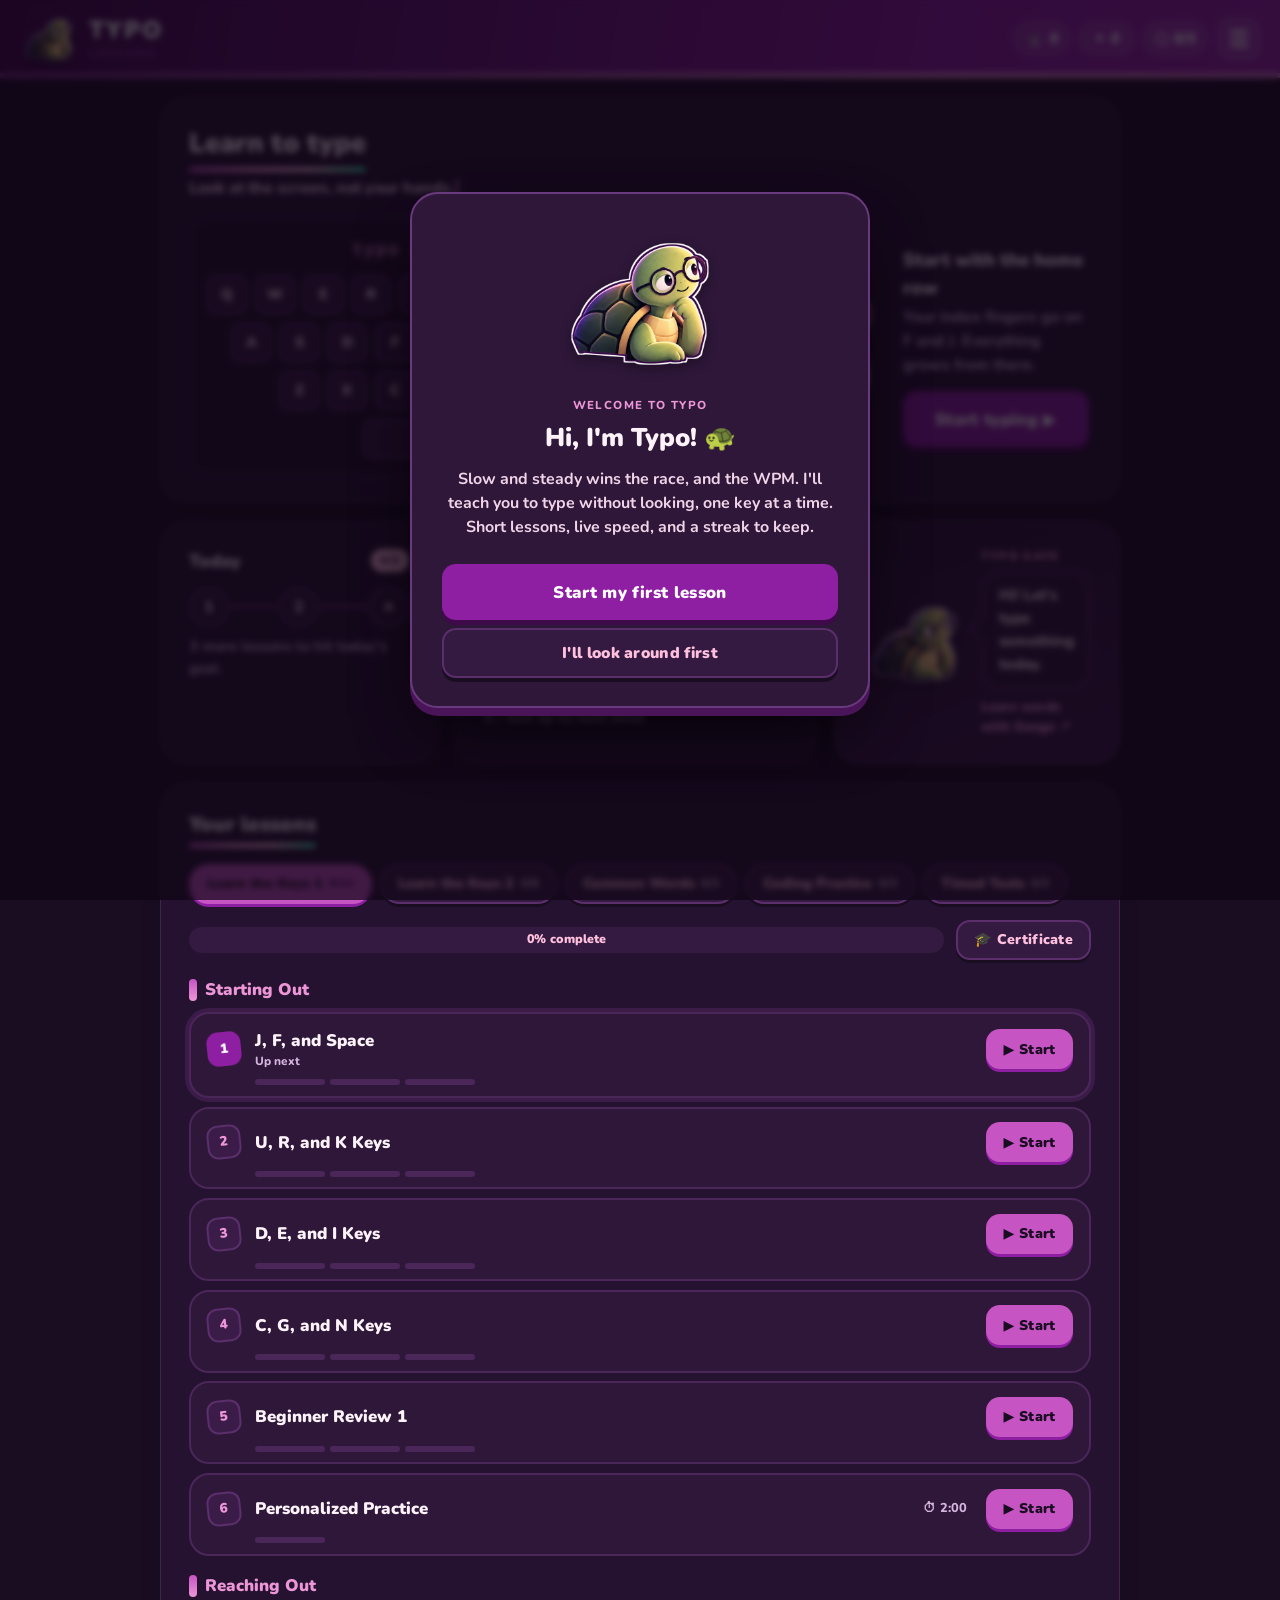
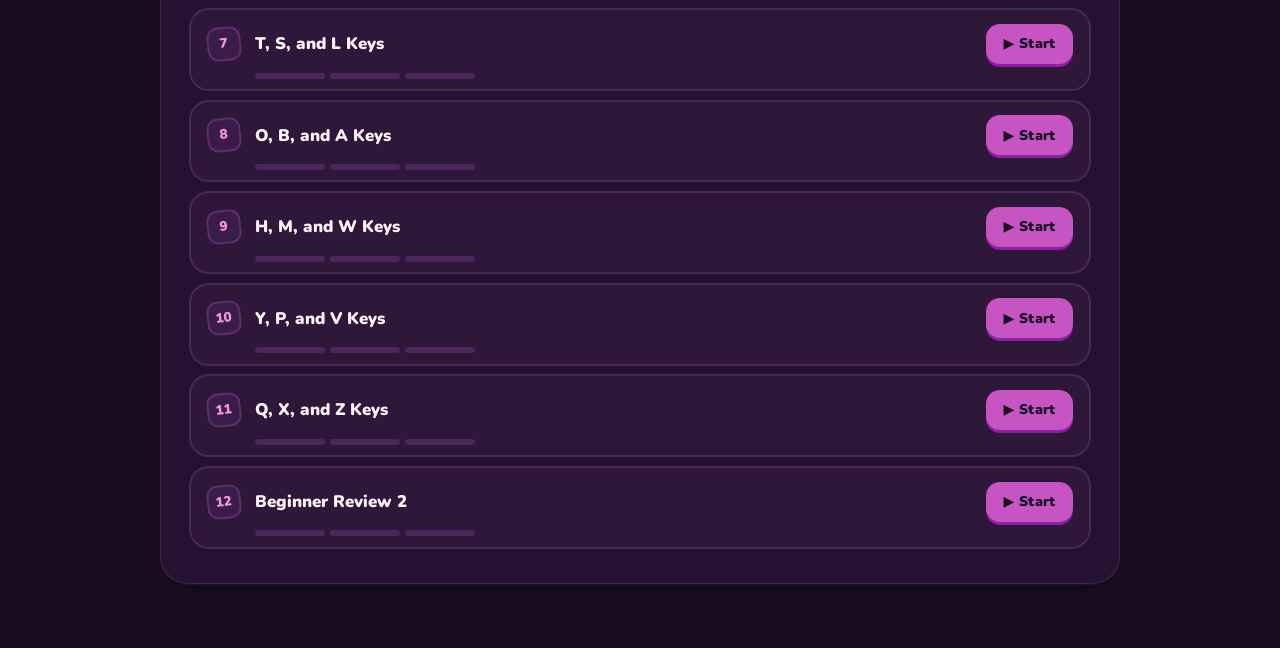
==== commit f1d845a2: "Typo the tortoise as ambassador: sticker logo, Typo-says buddy card, favicon" ====
--- a/index.html
+++ b/index.html
@@ -7,7 +7,9 @@
 <meta name="description" content="TYPO: friendly typing lessons in Gengo's style. Learn the keys, build speed, keep a streak.">
 <link rel="preconnect" href="https://fonts.googleapis.com">
 <link href="https://fonts.googleapis.com/css2?family=Nunito:wght@700;800;900&family=Roboto+Mono:wght@500&display=swap" rel="stylesheet">
-<link rel="stylesheet" href="style.css?v=7">
+<link rel="icon" href="favicon.png?v=8">
+<link rel="apple-touch-icon" href="logo-192.png?v=8">
+<link rel="stylesheet" href="style.css?v=8">
 </head>
 <body>
 <header class="app-header">
@@ -68,10 +70,13 @@
       <div class="xp-bar"><div class="xp-fill" id="xp-fill"></div></div>
       <p class="muted" id="xp-text">0 / 500 xp to next level</p>
     </section>
-    <section class="panel gengo-card">
-      <div class="card-head"><h2>Sister app</h2><span class="xp-pill">言語</span></div>
-      <p class="muted">Fast fingers need big words. <b>Gengo</b> teaches vocabulary that sticks: look it up, hear it, keep it.</p>
-      <a class="btn btn-gengo" href="https://praneet-admin.github.io/gengo/">Open Gengo ↗</a>
+    <section class="panel buddy-card" aria-labelledby="buddy-heading">
+      <div class="buddy-wrap" id="buddy"></div>
+      <div>
+        <span class="buddy-name" id="buddy-heading">Typo says</span>
+        <p class="buddy-bubble" id="buddy-bubble">Hi! Let's type something today.</p>
+        <a class="buddy-link" href="https://praneet-admin.github.io/gengo/">Learn words with Gengo ↗</a>
+      </div>
     </section>
   </div>
 
@@ -105,10 +110,10 @@
   </div>
 </div>
 
-<script src="data.js?v=7"></script>
-<script src="progress.js?v=7"></script>
-<script src="effects.js?v=7"></script>
-<script src="mascot.js?v=7"></script>
-<script src="app.js?v=7"></script>
+<script src="data.js?v=8"></script>
+<script src="progress.js?v=8"></script>
+<script src="effects.js?v=8"></script>
+<script src="mascot.js?v=8"></script>
+<script src="app.js?v=8"></script>
 </body>
 </html>
--- a/style.css
+++ b/style.css
@@ -397,13 +397,44 @@
 :root[data-theme="dark"] .modal-box p { color: #f1d4e8; }
 :root[data-theme="dark"] .modal-box h2 { color: #fff3fa; }
 
-/* turtle cutout logo on a gradient disc */
-.has-logo { border-radius: 50%; background: linear-gradient(135deg, #C654C3, #FFC0DE); display: grid; place-items: center; overflow: hidden; box-shadow: inset 0 0 0 3px rgba(142,30,162,.55); }
-.has-logo .brand-logo { width: 86%; height: 86%; object-fit: contain; object-position: center 60%; margin-top: 10%; filter: drop-shadow(0 3px 4px rgba(0,0,0,.28)); }
-.logo-wrap.has-logo { width: 54px; height: 54px; }
-.hero-mascot.has-logo .brand-logo { animation: bob 5s ease-in-out infinite; }
-.text-mascot.has-logo .brand-logo { animation: none; }
-.brand-logo.is-oops { animation: shake 320ms var(--ease) !important; }
-.brand-logo.is-party { animation: celebrate 700ms var(--bounce) 2 !important; }
-:root[data-theme="dark"] .has-logo { box-shadow: inset 0 0 0 3px rgba(255,192,222,.35), 0 6px 18px -8px rgba(198,84,195,.6); }
-@media (max-width: 640px) { .logo-wrap.has-logo { width: 44px; height: 44px; } }
+/* sticker logo (logo.png: turtle cutout with baked outline) */
+.has-logo { display: block; overflow: visible; }
+.has-logo .brand-logo { width: 100%; height: 100%; object-fit: contain; filter: drop-shadow(0 4px 6px rgba(0,0,0,.3)); }
+.logo-wrap.has-logo { width: 58px; height: 58px; }
+.logo-wrap .brand-logo { animation: float 4s ease-in-out infinite; transform-origin: 50% 90%; }
+.hero-mascot { width: 170px; }
+.hero-mascot .brand-logo { animation: float 3.6s ease-in-out infinite; transform-origin: 50% 90%; }
+.welcome-mascot { width: 170px; } .result-mascot { width: 140px; }
+.text-mascot { width: 92px; }
+.text-mascot .brand-logo { animation: none; }
+.brand-logo.is-sad, .mascot.is-sad { animation: buddy-wobble 600ms var(--ease) !important; }
+.brand-logo.is-happy, .mascot.is-happy { animation: buddy-jump 700ms var(--bounce) !important; }
+.brand-logo.is-cheer, .mascot.is-cheer { animation: buddy-spin 900ms var(--bounce) !important; }
+.brand-logo.is-think, .mascot.is-think { animation: buddy-think 900ms var(--ease) !important; }
+@keyframes buddy-jump { 0% { transform: translateY(0); } 40% { transform: translateY(-14px) scale(1.06); } 70% { transform: translateY(0) scale(.97); } 100% { transform: none; } }
+@keyframes buddy-spin { 0% { transform: rotate(0) scale(1); } 50% { transform: rotate(-12deg) scale(1.12); } 100% { transform: rotate(0) scale(1); } }
+@keyframes buddy-wobble { 0%,100% { transform: rotate(0); } 25% { transform: rotate(-7deg); } 75% { transform: rotate(7deg); } }
+@keyframes buddy-think { 0%,100% { transform: translateX(0); } 50% { transform: translateX(4px) rotate(2deg); } }
+
+/* buddy card (Gengo's "Gen says") */
+.buddy-card { display: grid; grid-template-columns: 104px 1fr; gap: .9rem; align-items: center; background: linear-gradient(160deg, var(--card), var(--bg-100)); overflow: visible; }
+.buddy-wrap { width: 104px; height: 104px; }
+.buddy-wrap .brand-logo { animation: float 3.6s ease-in-out infinite; transform-origin: 50% 90%; }
+.buddy-name { display: block; font-size: .72rem; font-weight: 900; letter-spacing: .12em; text-transform: uppercase; color: var(--brand-700); margin-bottom: .35rem; }
+.buddy-bubble { position: relative; background: var(--card); border: 2px solid var(--bg-200); border-radius: var(--radius-lg); padding: .75rem .95rem; font-weight: 800; font-size: .95rem; color: var(--ink-900); min-height: 3.2rem; display: flex; align-items: center; animation: bubble-idle 5s ease-in-out infinite; }
+.buddy-bubble::before { content: ""; position: absolute; left: -11px; top: 50%; width: 18px; height: 18px; background: var(--card); border-left: 2px solid var(--bg-200); border-bottom: 2px solid var(--bg-200); transform: translateY(-50%) rotate(45deg); }
+.buddy-bubble.is-pop { animation: bubble-pop 400ms var(--bounce); }
+.buddy-link { display: inline-block; margin-top: .55rem; font-size: .82rem; font-weight: 900; color: var(--brand-700); text-decoration: underline; text-decoration-color: transparent; text-underline-offset: 3px; transition: text-decoration-color var(--speed) var(--ease); }
+.buddy-link:hover { text-decoration-color: var(--brand-500); }
+@keyframes bubble-pop { 0% { transform: scale(.9); opacity: .4; } 100% { transform: none; opacity: 1; } }
+@keyframes bubble-idle { 0%,100% { transform: translateY(0); } 50% { transform: translateY(-2px); } }
+:root[data-theme="dark"] .buddy-card { background: linear-gradient(160deg, #251230, #3b1c48); }
+:root[data-theme="dark"] .buddy-bubble { background: #2e1739; border-color: #5a2f6c; }
+:root[data-theme="dark"] .buddy-bubble::before { background: #2e1739; border-color: #5a2f6c; }
+:root[data-theme="dark"] .buddy-name, :root[data-theme="dark"] .buddy-link { color: #ED96D7; }
+@media (max-width: 900px) { .buddy-card { grid-column: 1 / -1; } }
+@media (max-width: 640px) {
+  .logo-wrap.has-logo { width: 46px; height: 46px; }
+  .hero-mascot { width: 120px; } .welcome-mascot { width: 140px; } .result-mascot { width: 110px; }
+  .buddy-card { grid-template-columns: 80px 1fr; } .buddy-wrap { width: 80px; height: 80px; }
+}
